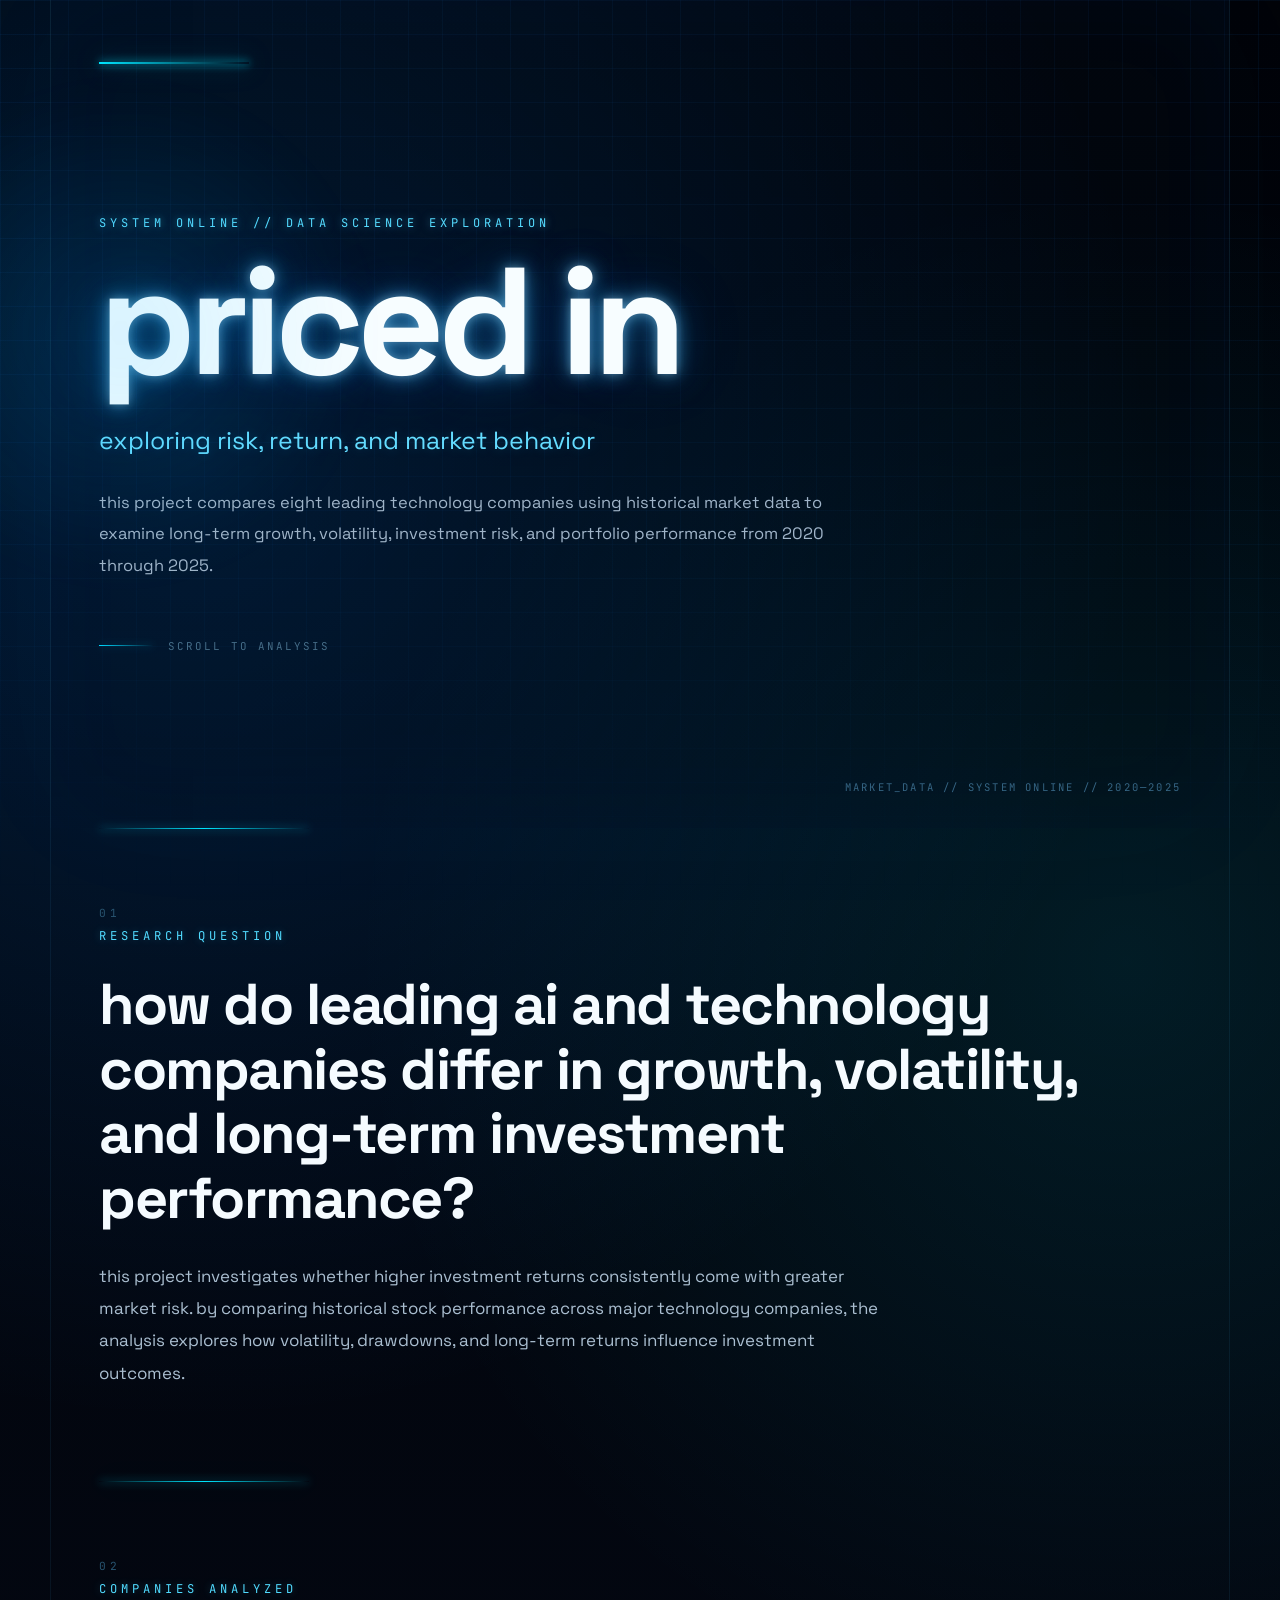
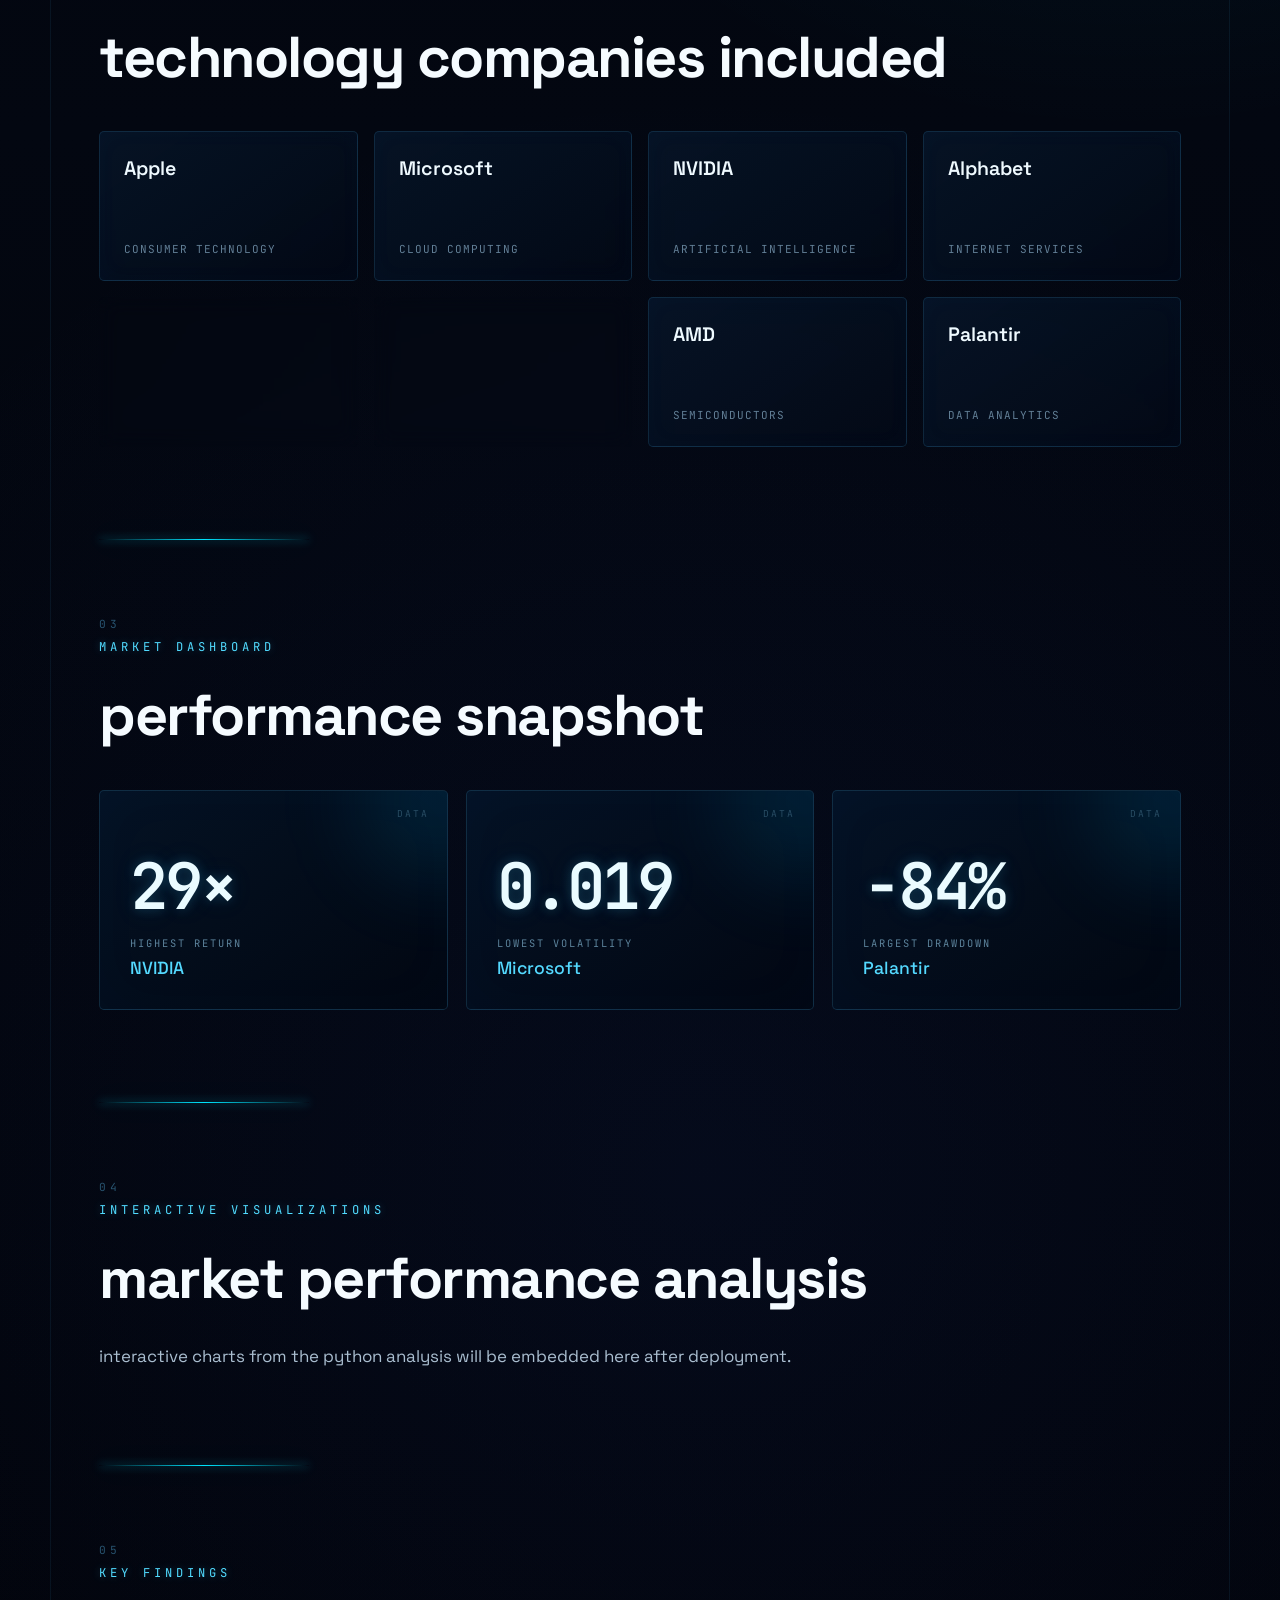
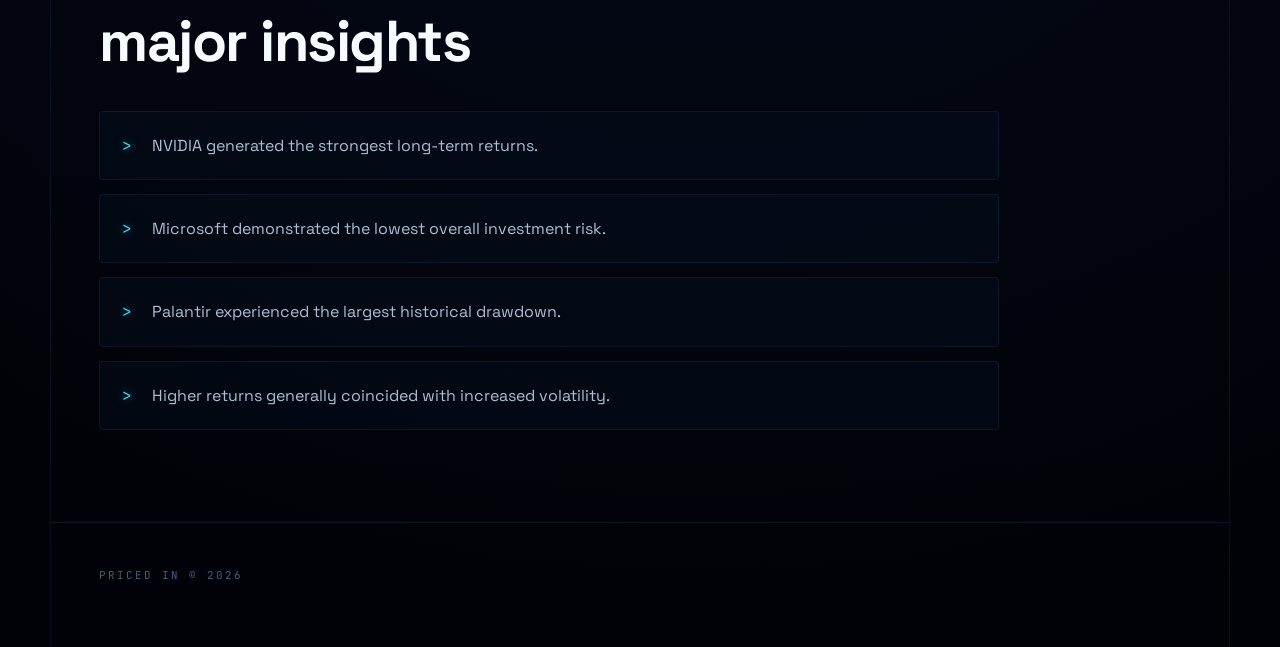
==== docs/index.html @ 85a0f04e "design cyberpunk dashboard homepage and performance metrics" ====
<!DOCTYPE html>
<html lang="en">

<head>

<meta charset="UTF-8">
<meta name="viewport" content="width=device-width, initial-scale=1.0">

<title>priced in</title>

<link rel="stylesheet" href="style.css">

<link rel="preconnect" href="https://fonts.googleapis.com">
<link rel="preconnect" href="https://fonts.gstatic.com" crossorigin>

<link href="https://fonts.googleapis.com/css2?family=JetBrains+Mono:wght@400;500;600&family=Space+Grotesk:wght@300;400;500;600;700&display=swap" rel="stylesheet">

</head>

<body>

<header class="hero">

<div class="hero-glow"></div>

<p class="eyebrow">
SYSTEM ONLINE // DATA SCIENCE EXPLORATION
</p>

<h1>
priced in
</h1>

<p class="subtitle">
exploring risk, return, and market behavior
</p>

<p class="intro">
this project compares eight leading technology companies using historical market data to examine long-term growth, volatility, investment risk, and portfolio performance from 2020 through 2025.
</p>

<div class="scroll-indicator">

<span></span>

SCROLL TO ANALYSIS

</div>

</header>



<main>

<section class="section">

<p class="section-number">
01
</p>

<p class="section-label">
research question
</p>

<h2>
how do leading ai and technology companies differ in growth, volatility, and long-term investment performance?
</h2>

<p>

this project investigates whether higher investment returns consistently come with greater market risk. by comparing historical stock performance across major technology companies, the analysis explores how volatility, drawdowns, and long-term returns influence investment outcomes.

</p>

</section>



<section class="section">

<p class="section-number">
02
</p>

<p class="section-label">
companies analyzed
</p>

<h2>
technology companies included
</h2>

<div class="company-grid">

<div class="company-card">
<h3>Apple</h3>
<p>Consumer Technology</p>
</div>

<div class="company-card">
<h3>Microsoft</h3>
<p>Cloud Computing</p>
</div>

<div class="company-card">
<h3>NVIDIA</h3>
<p>Artificial Intelligence</p>
</div>

<div class="company-card">
<h3>Alphabet</h3>
<p>Internet Services</p>
</div>

<div class="company-card">
<h3>Meta</h3>
<p>Social Platforms</p>
</div>

<div class="company-card">
<h3>Tesla</h3>
<p>Electric Vehicles</p>
</div>

<div class="company-card">
<h3>AMD</h3>
<p>Semiconductors</p>
</div>

<div class="company-card">
<h3>Palantir</h3>
<p>Data Analytics</p>
</div>

</div>

</section>



<section class="section">

<p class="section-number">
03
</p>

<p class="section-label">
market dashboard
</p>

<h2>
performance snapshot
</h2>

<div class="metrics">

<div class="metric">

<div class="metric-value">
29×
</div>

<div class="metric-title">
highest return
</div>

<div class="metric-company">
NVIDIA
</div>

</div>

<div class="metric">

<div class="metric-value">
0.019
</div>

<div class="metric-title">
lowest volatility
</div>

<div class="metric-company">
Microsoft
</div>

</div>

<div class="metric">

<div class="metric-value">
−84%
</div>

<div class="metric-title">
largest drawdown
</div>

<div class="metric-company">
Palantir
</div>

</div>

</div>

</section>



<section class="section">

<p class="section-number">
04
</p>

<p class="section-label">
interactive visualizations
</p>

<h2>
market performance analysis
</h2>

<p>

interactive charts from the python analysis will be embedded here after deployment.

</p>

</section>



<section class="section">

<p class="section-number">
05
</p>

<p class="section-label">
key findings
</p>

<h2>
major insights
</h2>

<ul class="findings">

<li>NVIDIA generated the strongest long-term returns.</li>

<li>Microsoft demonstrated the lowest overall investment risk.</li>

<li>Palantir experienced the largest historical drawdown.</li>

<li>Higher returns generally coincided with increased volatility.</li>

</ul>

</section>



<footer>

<p>

priced in © 2026

</p>

</footer>

</main>

</body>

</html>
---- docs/style.css ----
/* =========================================================
   PRICED IN
   cyberpunk financial terminal theme
   ========================================================= */


/* ---------- RESET ---------- */

* {
    margin: 0;
    padding: 0;
    box-sizing: border-box;
}

html {
    scroll-behavior: smooth;
}

body {
    min-height: 100vh;
    overflow-x: hidden;

    font-family: "Space Grotesk", Arial, Helvetica, sans-serif;

    color: #eaf7ff;

    background:
        radial-gradient(
            circle at 15% 12%,
            rgba(0, 132, 255, 0.20),
            transparent 27%
        ),
        radial-gradient(
            circle at 88% 25%,
            rgba(0, 229, 255, 0.10),
            transparent 25%
        ),
        radial-gradient(
            circle at 55% 72%,
            rgba(36, 73, 180, 0.09),
            transparent 38%
        ),
        linear-gradient(
            180deg,
            #010308 0%,
            #030711 45%,
            #010207 100%
        );

    position: relative;
}


/* =========================================================
   GLOBAL CYBER GRID
   ========================================================= */

body::before {
    content: "";

    position: fixed;
    inset: 0;

    pointer-events: none;
    z-index: 0;

    background-image:
        linear-gradient(
            rgba(35, 145, 255, 0.065) 1px,
            transparent 1px
        ),
        linear-gradient(
            90deg,
            rgba(35, 145, 255, 0.065) 1px,
            transparent 1px
        );

    background-size: 34px 34px;

    mask-image:
        linear-gradient(
            to bottom,
            black,
            rgba(0, 0, 0, 0.65) 65%,
            transparent
        );
}


/* =========================================================
   ANIMATED SCAN LINE
   ========================================================= */

body::after {
    content: "";

    position: fixed;

    left: 0;
    top: -10%;

    width: 100%;
    height: 90px;

    pointer-events: none;

    z-index: 999;

    background:
        linear-gradient(
            to bottom,
            transparent,
            rgba(0, 217, 255, 0.025),
            rgba(0, 217, 255, 0.08),
            transparent
        );

    animation: scanPage 9s linear infinite;
}

@keyframes scanPage {

    0% {
        transform: translateY(-150px);
    }

    100% {
        transform: translateY(calc(100vh + 250px));
    }
}


/* =========================================================
   HERO
   ========================================================= */

.hero {
    min-height: 92vh;

    width: min(1180px, calc(100% - 40px));

    margin: 0 auto;

    padding: 110px 48px 70px;

    display: flex;
    flex-direction: column;
    justify-content: center;

    position: relative;
    z-index: 1;

    border-left: 1px solid rgba(79, 190, 255, 0.10);
    border-right: 1px solid rgba(79, 190, 255, 0.10);

    background:
        linear-gradient(
            180deg,
            rgba(4, 14, 29, 0.28),
            rgba(2, 7, 18, 0.12)
        );

    box-shadow:
        inset 0 0 100px rgba(0, 110, 255, 0.035),
        0 0 140px rgba(0, 132, 255, 0.025);
}


/* glowing hero atmosphere */

.hero-glow {
    position: absolute;

    width: 500px;
    height: 500px;

    left: -180px;
    top: 10%;

    border-radius: 50%;

    pointer-events: none;

    background:
        radial-gradient(
            circle,
            rgba(0, 174, 255, 0.13),
            transparent 70%
        );

    filter: blur(20px);

    animation: heroPulse 6s ease-in-out infinite;
}

@keyframes heroPulse {

    0%,
    100% {
        opacity: 0.45;
        transform: scale(1);
    }

    50% {
        opacity: 0.8;
        transform: scale(1.08);
    }
}


/* top neon line */

.hero::before {
    content: "";

    position: absolute;

    top: 62px;
    left: 48px;

    width: 150px;
    height: 2px;

    background:
        linear-gradient(
            90deg,
            #00e5ff,
            rgba(0, 229, 255, 0)
        );

    box-shadow:
        0 0 8px #00e5ff,
        0 0 24px rgba(0, 229, 255, 0.50);

    animation: heroLine 3s ease-in-out infinite;
}

@keyframes heroLine {

    0%,
    100% {
        width: 110px;
        opacity: 0.6;
    }

    50% {
        width: 180px;
        opacity: 1;
    }
}


/* system status */

.hero::after {
    content: "MARKET_DATA // SYSTEM ONLINE // 2020—2025";

    position: absolute;

    right: 48px;
    bottom: 34px;

    font-family: "JetBrains Mono", monospace;

    font-size: 0.66rem;

    letter-spacing: 2.2px;

    color: #356584;
}


/* eyebrow */

.eyebrow {
    margin-bottom: 24px;

    font-family: "JetBrains Mono", monospace;

    font-size: 0.75rem;

    letter-spacing: 4px;

    text-transform: uppercase;

    color: #56dcff;

    text-shadow:
        0 0 8px rgba(86, 220, 255, 0.55),
        0 0 20px rgba(0, 196, 255, 0.15);
}


/* main title */

.hero h1 {
    max-width: 100%;

    margin-bottom: 34px;

    font-size: clamp(5rem, 12vw, 9.5rem);

    line-height: 0.88;

    letter-spacing: -7px;

    color: #f7fdff;

    text-shadow:
        0 0 8px rgba(255, 255, 255, 0.22),
        0 0 18px rgba(65, 190, 255, 0.60),
        0 0 42px rgba(28, 152, 255, 0.30),
        0 0 90px rgba(0, 128, 255, 0.12);
}


/* hero subtitle */

.subtitle {
    max-width: 780px;

    margin-bottom: 28px;

    font-size: clamp(1.2rem, 2.4vw, 1.55rem);

    line-height: 1.45;

    color: #64dcff;

    text-shadow:
        0 0 12px rgba(46, 200, 255, 0.22);
}


/* hero description */

.intro {
    max-width: 760px;

    font-size: 1.03rem;

    line-height: 1.9;

    color: #9fb4c8;
}


/* scroll indicator */

.scroll-indicator {
    margin-top: 58px;

    display: flex;
    align-items: center;
    gap: 14px;

    font-family: "JetBrains Mono", monospace;

    font-size: 0.68rem;

    letter-spacing: 2px;

    color: #456d88;
}

.scroll-indicator span {
    width: 55px;
    height: 1px;

    display: block;

    background:
        linear-gradient(
            90deg,
            #00d9ff,
            transparent
        );

    box-shadow:
        0 0 8px rgba(0, 217, 255, 0.45);

    animation: scrollPulse 2s ease-in-out infinite;
}

@keyframes scrollPulse {

    0%,
    100% {
        width: 38px;
        opacity: 0.5;
    }

    50% {
        width: 65px;
        opacity: 1;
    }
}


/* =========================================================
   MAIN SECTIONS
   ========================================================= */

main {
    position: relative;
    z-index: 1;
}

.section {
    width: min(1180px, calc(100% - 40px));

    margin: 0 auto;

    padding: 78px 48px 92px;

    position: relative;

    border-left: 1px solid rgba(79, 190, 255, 0.08);
    border-right: 1px solid rgba(79, 190, 255, 0.08);
}


/* neon divider */

.section::before {
    content: "";

    position: absolute;

    top: 0;
    left: 48px;

    width: 210px;
    height: 1px;

    background:
        linear-gradient(
            90deg,
            transparent,
            #00e5ff,
            transparent
        );

    box-shadow:
        0 0 8px rgba(0, 229, 255, 0.70),
        0 0 28px rgba(0, 229, 255, 0.28);

    animation: dividerPulse 4s ease-in-out infinite;
}

@keyframes dividerPulse {

    0%,
    100% {
        opacity: 0.35;
        transform: scaleX(0.75);
        transform-origin: left;
    }

    50% {
        opacity: 1;
        transform: scaleX(1);
    }
}


/* section number */

.section-number {
    margin-bottom: 8px;

    font-family: "JetBrains Mono", monospace;

    font-size: 0.7rem !important;

    letter-spacing: 4px;

    color: #285470 !important;
}


/* section label */

.section-label {
    margin-bottom: 28px;

    font-family: "JetBrains Mono", monospace;

    font-size: 0.76rem !important;

    text-transform: uppercase;

    letter-spacing: 4px;

    color: #51dbff !important;

    text-shadow:
        0 0 8px rgba(81, 219, 255, 0.30);
}


/* section heading */

.section h2 {
    max-width: 1000px;

    margin-bottom: 30px;

    font-size: clamp(2rem, 4.5vw, 3.6rem);

    line-height: 1.12;

    letter-spacing: -1.5px;

    color: #f5fbff;
}


/* regular section text */

.section > p:not(.section-number):not(.section-label) {
    max-width: 780px;

    font-size: 1.06rem;

    line-height: 1.9;

    color: #aabed0;
}


/* =========================================================
   COMPANY GRID
   ========================================================= */

.company-grid {
    margin-top: 42px;

    display: grid;

    grid-template-columns:
        repeat(4, minmax(0, 1fr));

    gap: 16px;
}


/* company cards */

.company-card {
    min-height: 150px;

    padding: 24px;

    display: flex;

    flex-direction: column;

    justify-content: space-between;

    position: relative;

    overflow: hidden;

    cursor: default;

    border:
        1px solid rgba(78, 190, 255, 0.16);

    border-radius: 5px;

    background:
        linear-gradient(
            145deg,
            rgba(8, 26, 48, 0.65),
            rgba(3, 9, 22, 0.74)
        );

    backdrop-filter: blur(10px);

    box-shadow:
        inset 0 0 24px rgba(0, 124, 255, 0.025);

    transition:
        transform 0.32s ease,
        border-color 0.32s ease,
        box-shadow 0.32s ease,
        background 0.32s ease;
}


/* animated line inside cards */

.company-card::before {
    content: "";

    position: absolute;

    left: 0;
    top: 0;

    width: 100%;
    height: 2px;

    background:
        linear-gradient(
            90deg,
            transparent,
            #00dcff,
            transparent
        );

    transform: translateX(-100%);

    transition: transform 0.6s ease;
}


/* corner glow */

.company-card::after {
    content: "";

    position: absolute;

    width: 90px;
    height: 90px;

    right: -50px;
    bottom: -50px;

    border-radius: 50%;

    background:
        rgba(0, 176, 255, 0.15);

    filter: blur(28px);

    opacity: 0;

    transition: opacity 0.35s ease;
}


.company-card:hover {
    transform: translateY(-7px);

    border-color:
        rgba(70, 215, 255, 0.50);

    background:
        linear-gradient(
            145deg,
            rgba(8, 35, 65, 0.85),
            rgba(2, 10, 24, 0.82)
        );

    box-shadow:
        0 14px 45px rgba(0, 130, 255, 0.08),
        inset 0 0 35px rgba(0, 174, 255, 0.045);
}

.company-card:hover::before {
    transform: translateX(100%);
}

.company-card:hover::after {
    opacity: 1;
}

.company-card h3 {
    font-size: 1.22rem;

    font-weight: 600;

    color: #effaff;

    transition:
        color 0.3s ease,
        text-shadow 0.3s ease;
}

.company-card:hover h3 {
    color: #66e1ff;

    text-shadow:
        0 0 12px rgba(77, 218, 255, 0.35);
}

.company-card p {
    font-family: "JetBrains Mono", monospace;

    font-size: 0.69rem;

    letter-spacing: 1px;

    text-transform: uppercase;

    color: #627f96;
}


/* =========================================================
   DASHBOARD METRICS
   ========================================================= */

.metrics {
    margin-top: 42px;

    display: grid;

    grid-template-columns:
        repeat(3, minmax(0, 1fr));

    gap: 18px;
}


/* individual metric */

.metric {
    min-height: 220px;

    padding: 30px;

    display: flex;

    flex-direction: column;

    justify-content: flex-end;

    position: relative;

    overflow: hidden;

    border:
        1px solid rgba(79, 195, 255, 0.18);

    border-radius: 5px;

    background:
        linear-gradient(
            145deg,
            rgba(5, 21, 40, 0.82),
            rgba(2, 7, 17, 0.84)
        );

    box-shadow:
        inset 0 0 60px rgba(0, 125, 255, 0.025);

    transition:
        transform 0.35s ease,
        border-color 0.35s ease,
        box-shadow 0.35s ease;
}


.metric::before {
    content: "";

    position: absolute;

    width: 160px;
    height: 160px;

    right: -70px;
    top: -70px;

    border-radius: 50%;

    background:
        rgba(0, 179, 255, 0.11);

    filter: blur(40px);

    transition:
        background 0.35s ease,
        transform 0.35s ease;
}


.metric::after {
    content: "DATA";

    position: absolute;

    right: 18px;
    top: 16px;

    font-family: "JetBrains Mono", monospace;

    font-size: 0.6rem;

    letter-spacing: 2px;

    color: #274c63;
}


.metric:hover {
    transform: translateY(-6px);

    border-color:
        rgba(82, 222, 255, 0.55);

    box-shadow:
        0 20px 55px rgba(0, 145, 255, 0.08),
        inset 0 0 80px rgba(0, 172, 255, 0.035);
}


.metric:hover::before {
    background:
        rgba(0, 208, 255, 0.18);

    transform: scale(1.15);
}


/* huge dashboard number */

.metric-value {
    margin-bottom: 18px;

    font-family: "JetBrains Mono", monospace;

    font-size: clamp(2.8rem, 5vw, 4.3rem);

    font-weight: 600;

    line-height: 1;

    letter-spacing: -3px;

    color: #eafbff;

    text-shadow:
        0 0 12px rgba(76, 211, 255, 0.22),
        0 0 30px rgba(0, 158, 255, 0.10);
}


/* metric description */

.metric-title {
    margin-bottom: 7px;

    font-family: "JetBrains Mono", monospace;

    font-size: 0.65rem;

    text-transform: uppercase;

    letter-spacing: 2px;

    color: #5c839c;
}

.metric-company {
    font-size: 1.1rem;

    font-weight: 500;

    color: #54d9ff;
}


/* =========================================================
   KEY FINDINGS
   ========================================================= */

.findings {
    max-width: 900px;

    margin-top: 38px;

    list-style: none;

    display: grid;

    gap: 14px;
}

.findings li {
    padding: 20px 22px 20px 52px;

    position: relative;

    line-height: 1.7;

    color: #adc0d1;

    border:
        1px solid rgba(72, 170, 230, 0.10);

    border-radius: 4px;

    background:
        rgba(5, 16, 31, 0.45);

    transition:
        transform 0.25s ease,
        border-color 0.25s ease,
        background 0.25s ease;
}

.findings li::before {
    content: ">";

    position: absolute;

    left: 22px;
    top: 20px;

    font-family: "JetBrains Mono", monospace;

    color: #43d8ff;

    text-shadow:
        0 0 8px rgba(67, 216, 255, 0.50);
}

.findings li:hover {
    transform: translateX(6px);

    border-color:
        rgba(80, 217, 255, 0.28);

    background:
        rgba(5, 27, 48, 0.62);
}


/* =========================================================
   FOOTER
   ========================================================= */

footer {
    width: min(1180px, calc(100% - 40px));

    margin: 0 auto;

    padding: 45px 48px 65px;

    border-left:
        1px solid rgba(79, 190, 255, 0.08);

    border-right:
        1px solid rgba(79, 190, 255, 0.08);

    border-top:
        1px solid rgba(79, 190, 255, 0.12);

    font-family:
        "JetBrains Mono", monospace;

    font-size: 0.68rem;

    letter-spacing: 2px;

    text-transform: uppercase;

    color: #42637a;
}


/* =========================================================
   SELECTION + SCROLLBAR
   ========================================================= */

::selection {
    background: #00d9ff;
    color: #02050a;
}

::-webkit-scrollbar {
    width: 8px;
}

::-webkit-scrollbar-track {
    background: #010308;
}

::-webkit-scrollbar-thumb {
    background:
        linear-gradient(
            180deg,
            #0b83b8,
            #10344d
        );

    border-radius: 20px;
}

::-webkit-scrollbar-thumb:hover {
    background: #19b8ee;
}


/* =========================================================
   REDUCED MOTION
   ========================================================= */

@media (prefers-reduced-motion: reduce) {

    *,
    *::before,
    *::after {
        animation-duration: 0.001ms !important;
        animation-iteration-count: 1 !important;
        scroll-behavior: auto !important;
    }
}


/* =========================================================
   TABLET
   ========================================================= */

@media (max-width: 900px) {

    .company-grid {
        grid-template-columns:
            repeat(2, minmax(0, 1fr));
    }

    .metrics {
        grid-template-columns: 1fr;
    }

    .metric {
        min-height: 185px;
    }
}


/* =========================================================
   MOBILE
   ========================================================= */

@media (max-width: 700px) {

    .hero,
    .section,
    footer {
        width: 100%;

        border-left: none;
        border-right: none;
    }

    .hero {
        min-height: 92vh;

        padding:
            95px
            24px
            70px;
    }

    .hero::before {
        left: 24px;
        top: 54px;

        width: 100px;
    }

    .hero::after {
        left: 24px;
        right: auto;

        bottom: 24px;

        font-size: 0.55rem;

        letter-spacing: 1.2px;
    }

    .eyebrow {
        font-size: 0.64rem;

        letter-spacing: 2.4px;
    }

    .hero h1 {
        font-size:
            clamp(4rem, 22vw, 6rem);

        letter-spacing: -4px;
    }

    .subtitle {
        font-size: 1.15rem;
    }

    .intro {
        font-size: 0.96rem;

        line-height: 1.75;
    }

    .scroll-indicator {
        margin-top: 40px;
    }

    .section {
        padding:
            62px
            24px
            72px;
    }

    .section::before {
        left: 24px;

        width: 130px;
    }

    .section h2 {
        font-size:
            clamp(1.9rem, 9vw, 2.7rem);

        letter-spacing: -1px;
    }

    .section > p:not(.section-number):not(.section-label) {
        font-size: 0.98rem;

        line-height: 1.75;
    }

    .company-grid {
        grid-template-columns: 1fr;
    }

    .company-card {
        min-height: 130px;
    }

    .metric {
        min-height: 175px;
    }

    .metric-value {
        font-size: 3rem;
    }

    footer {
        padding:
            35px
            24px
            50px;
    }
}
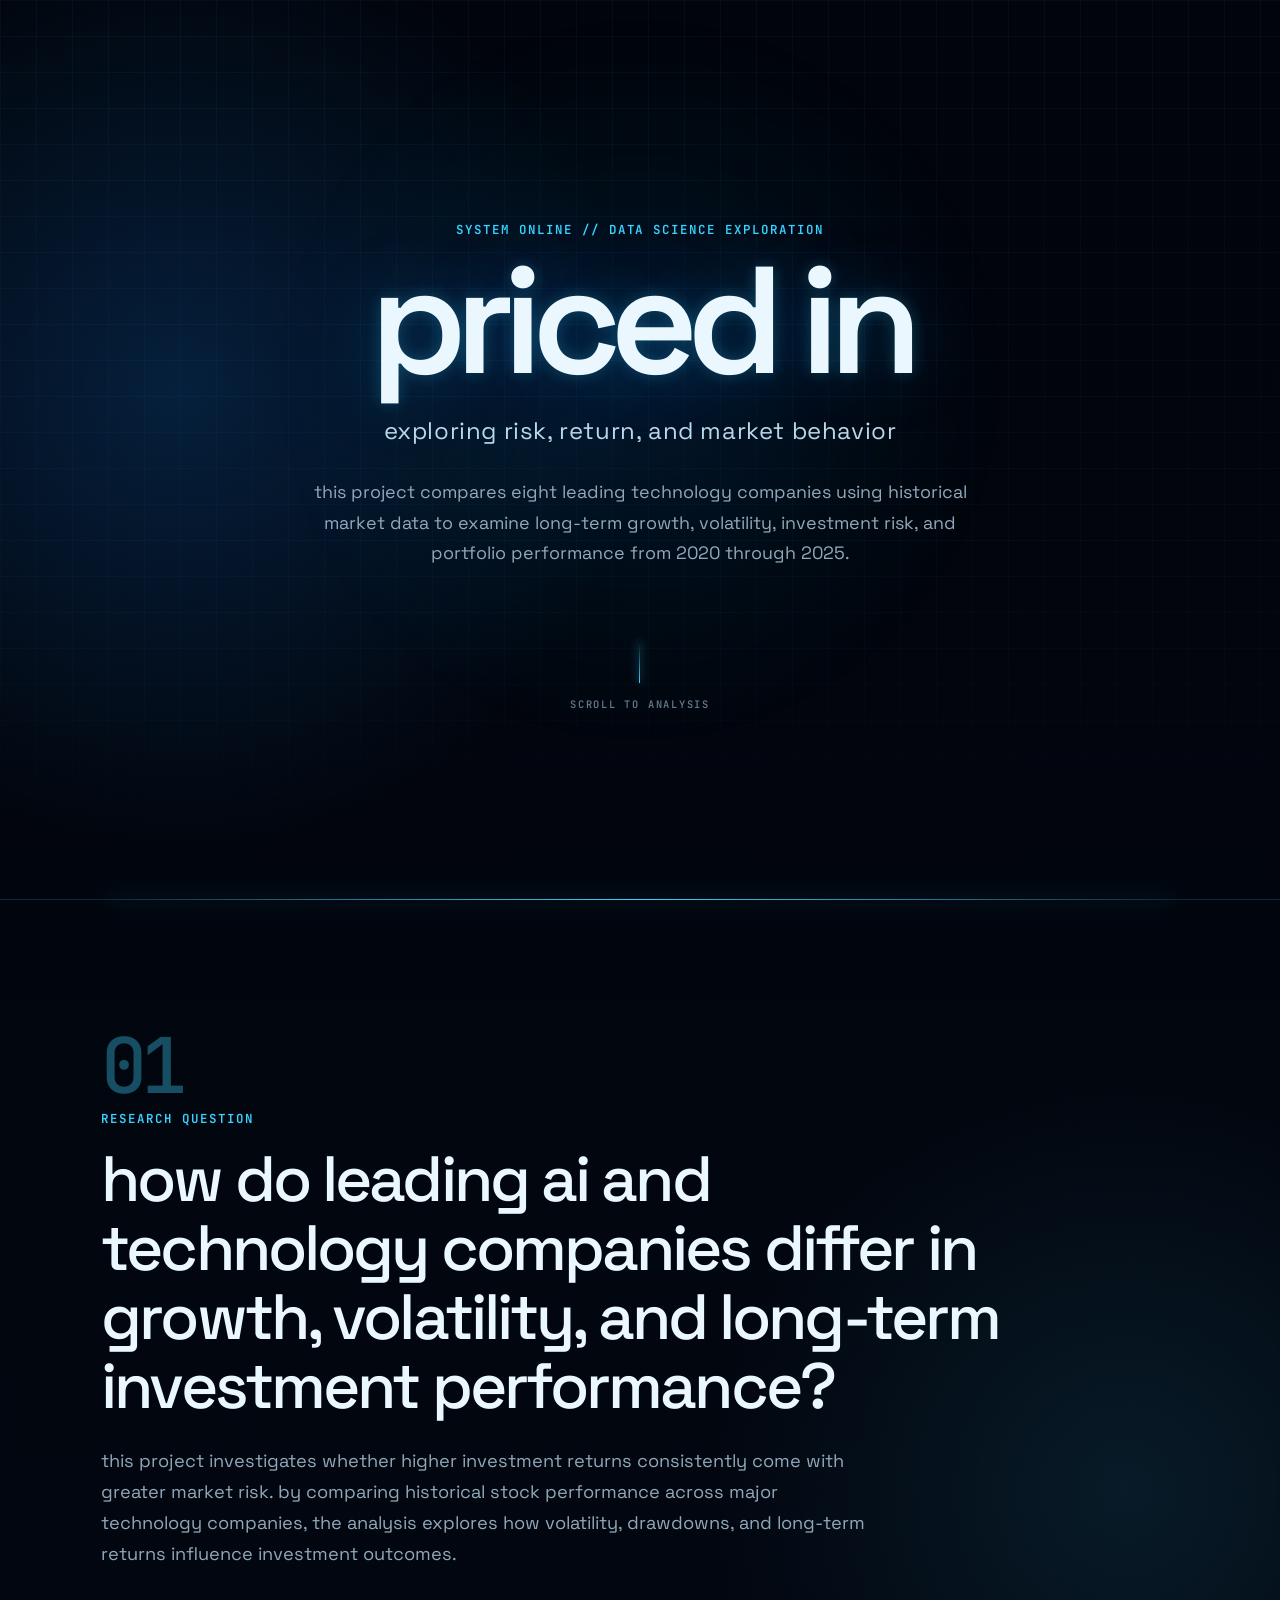
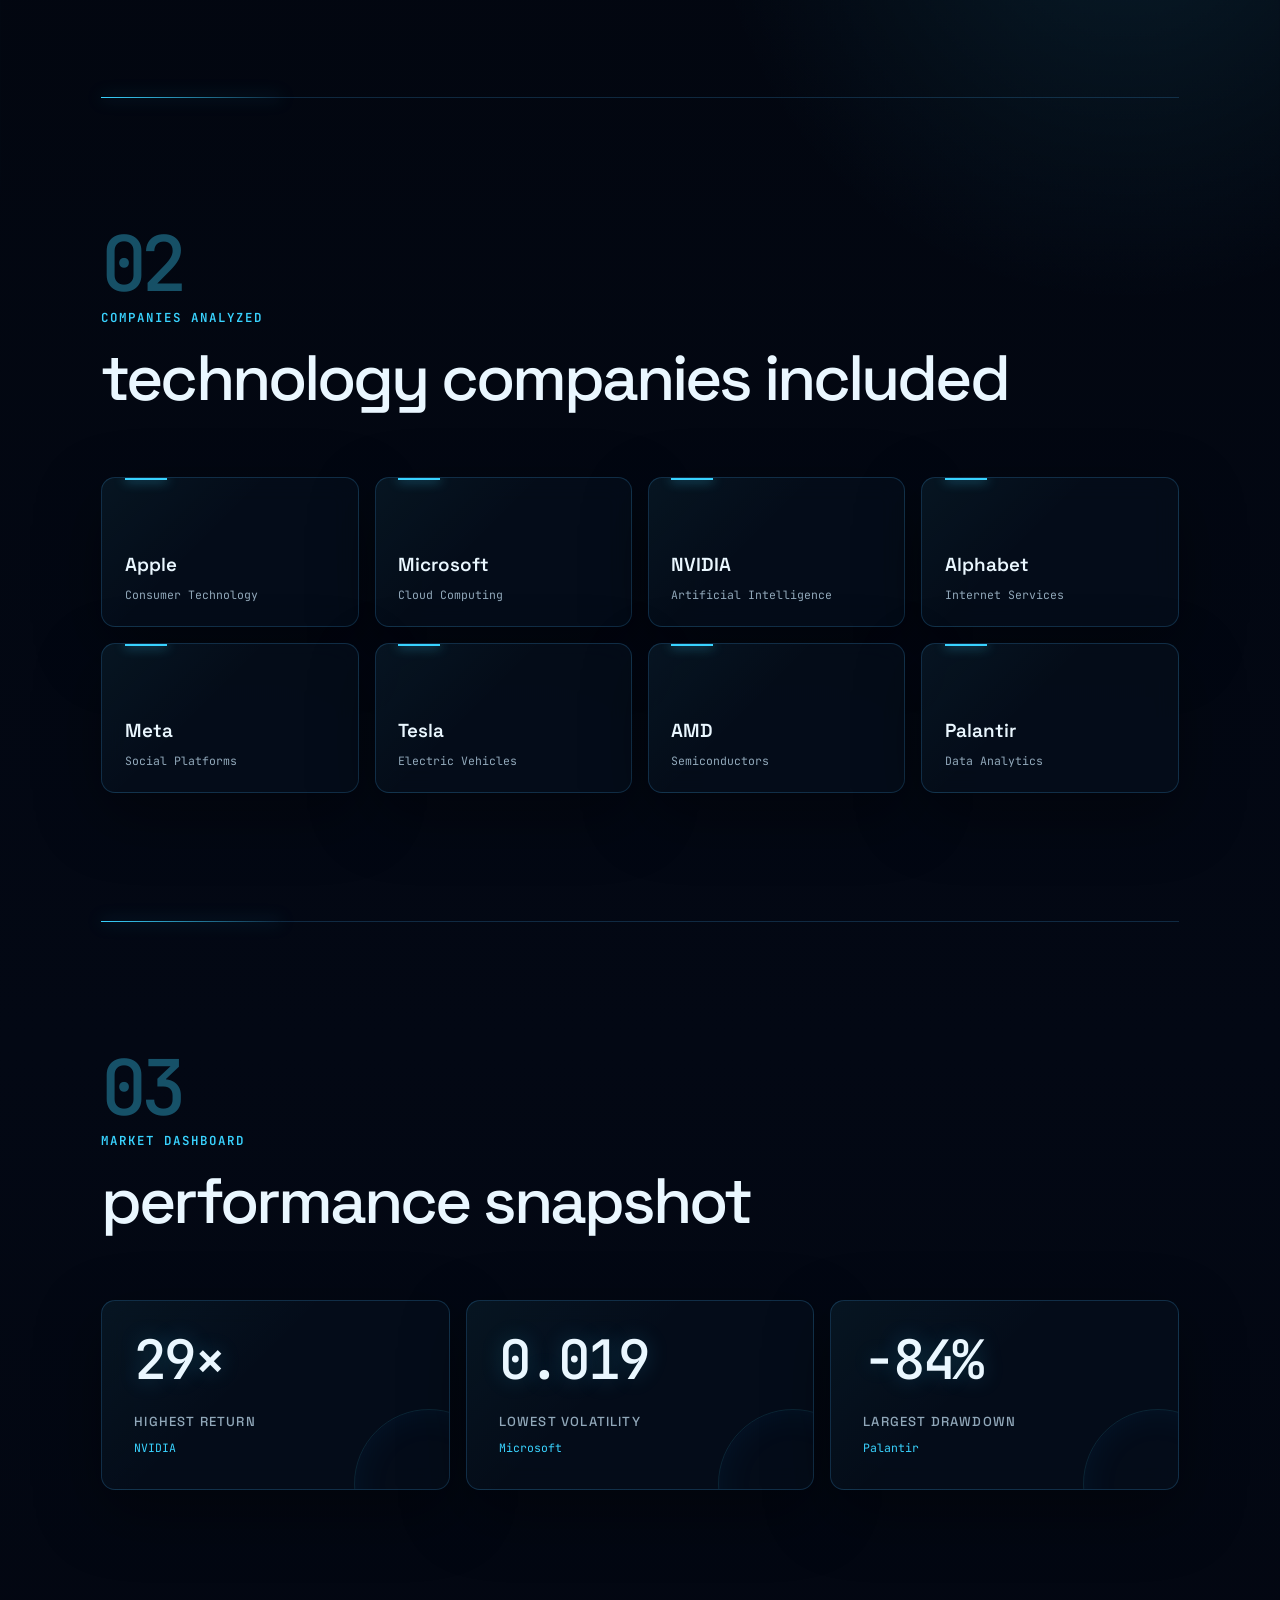
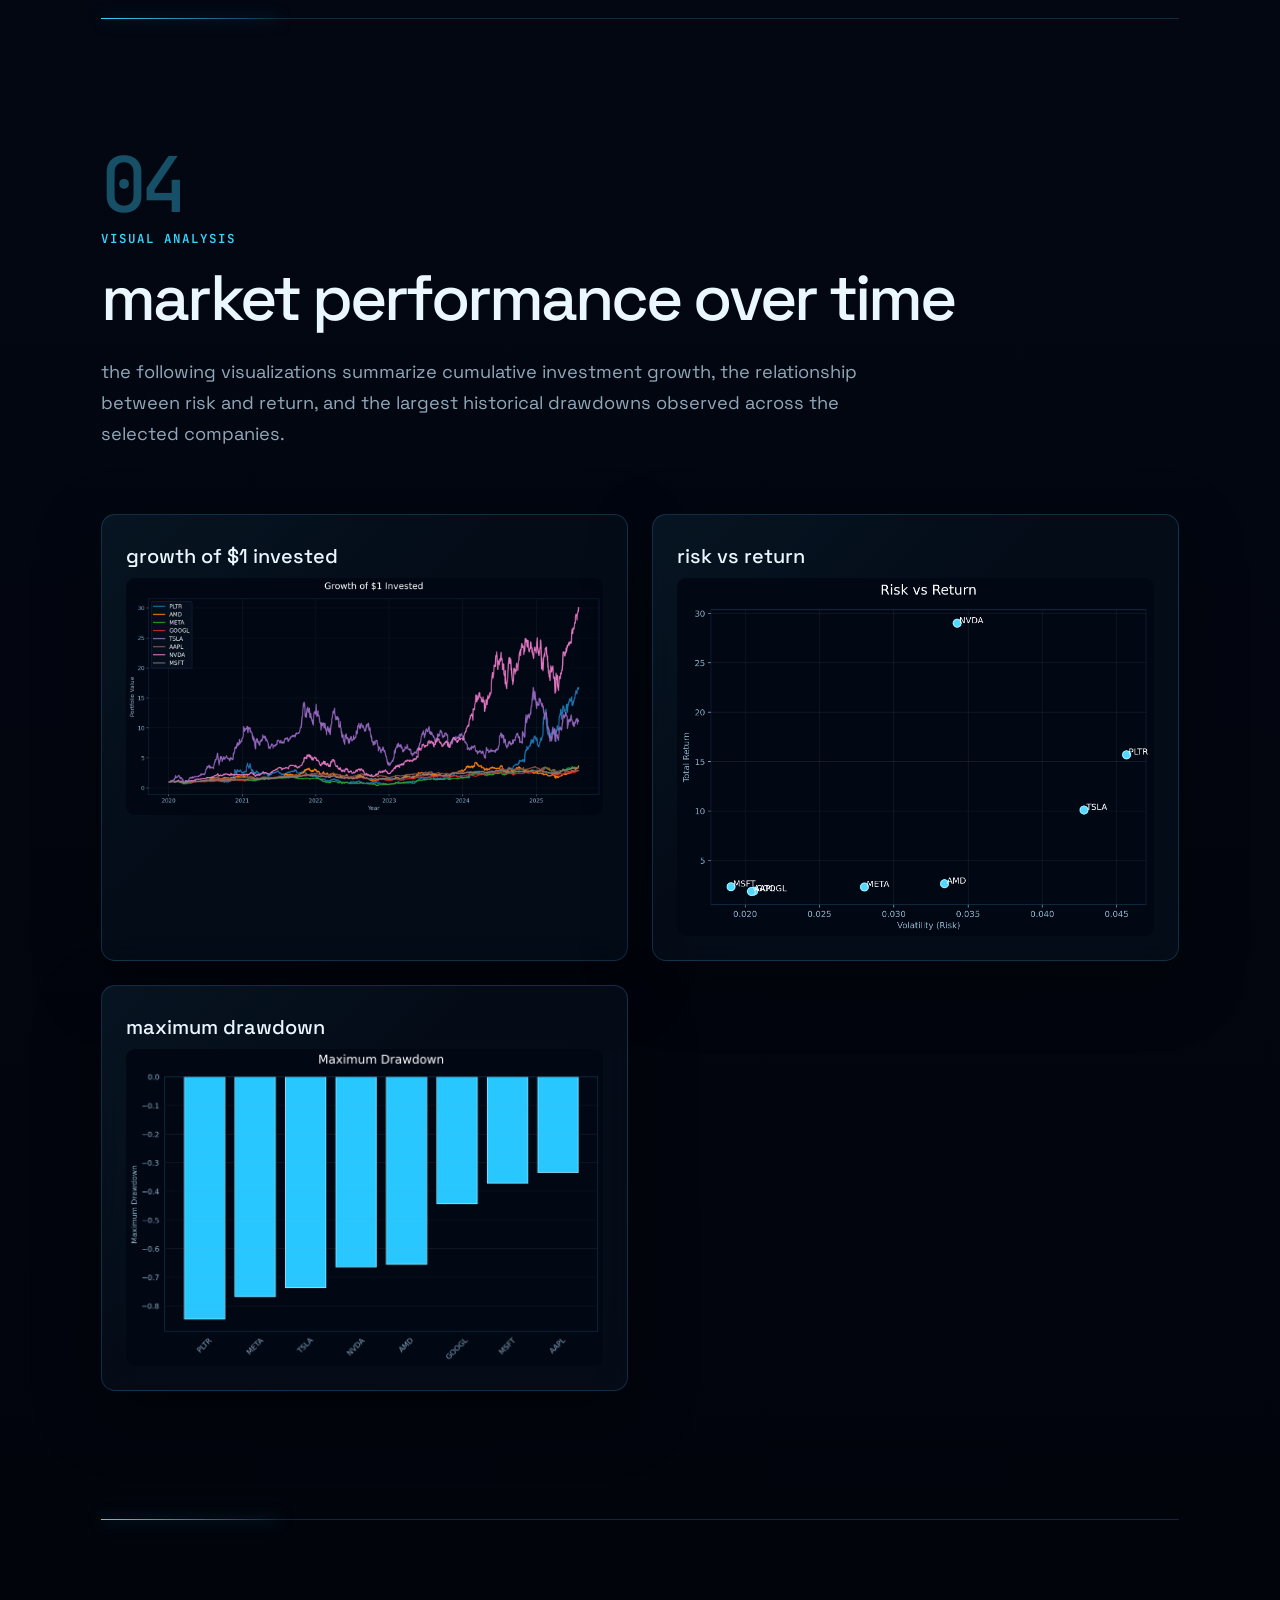
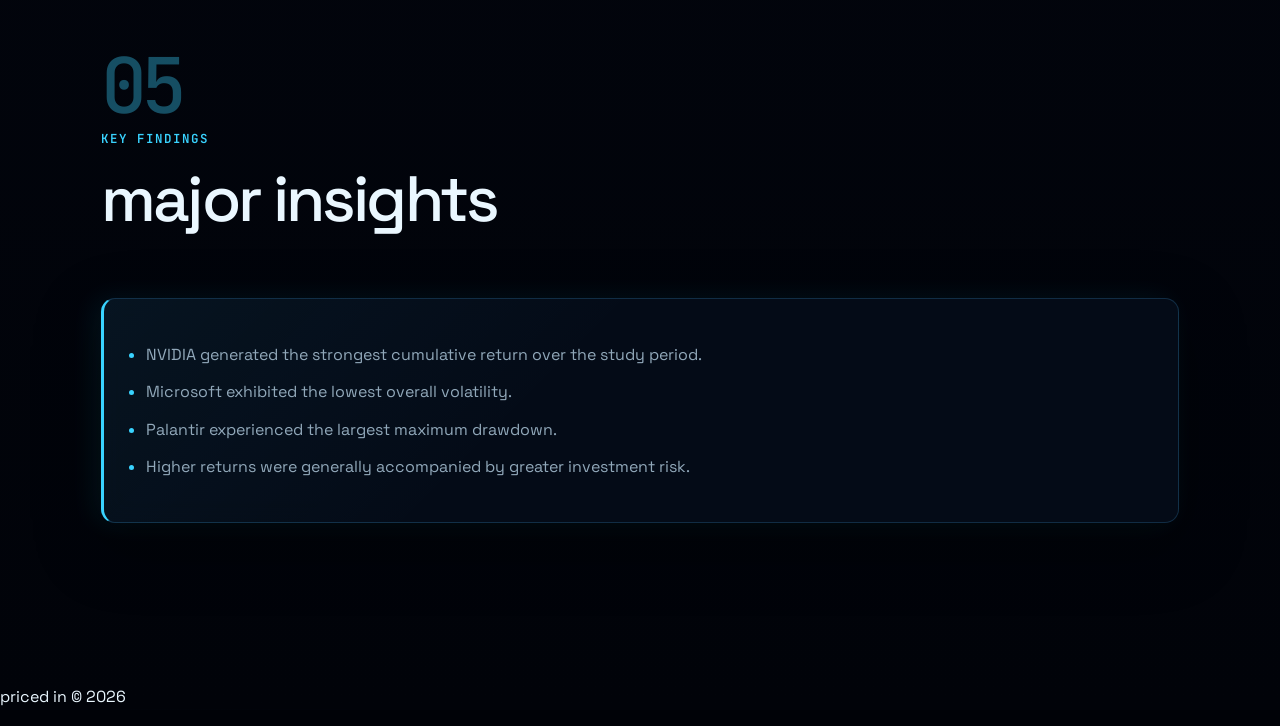
==== commit f8171b6c: "redesign website with cyberpunk dashboard interface" ====
--- a/docs/index.html
+++ b/docs/index.html
@@ -27,9 +27,7 @@
 SYSTEM ONLINE // DATA SCIENCE EXPLORATION
 </p>
 
-<h1>
-priced in
-</h1>
+<h1>priced in</h1>
 
 <p class="subtitle">
 exploring risk, return, and market behavior
@@ -40,24 +38,21 @@
 </p>
 
 <div class="scroll-indicator">
-
 <span></span>
-
 SCROLL TO ANALYSIS
-
 </div>
 
 </header>
 
-
-
 <main>
 
-<section class="section">
-
-<p class="section-number">
-01
-</p>
+<!-- ====================== -->
+<!-- 01 -->
+<!-- ====================== -->
+
+<section class="section">
+
+<p class="section-number">01</p>
 
 <p class="section-label">
 research question
@@ -68,20 +63,18 @@
 </h2>
 
 <p>
-
 this project investigates whether higher investment returns consistently come with greater market risk. by comparing historical stock performance across major technology companies, the analysis explores how volatility, drawdowns, and long-term returns influence investment outcomes.
-
-</p>
-
-</section>
-
-
-
-<section class="section">
-
-<p class="section-number">
-02
-</p>
+</p>
+
+</section>
+
+<!-- ====================== -->
+<!-- 02 -->
+<!-- ====================== -->
+
+<section class="section">
+
+<p class="section-number">02</p>
 
 <p class="section-label">
 companies analyzed
@@ -137,13 +130,13 @@
 
 </section>
 
-
-
-<section class="section">
-
-<p class="section-number">
-03
-</p>
+<!-- ====================== -->
+<!-- 03 -->
+<!-- ====================== -->
+
+<section class="section">
+
+<p class="section-number">03</p>
 
 <p class="section-label">
 market dashboard
@@ -156,88 +149,75 @@
 <div class="metrics">
 
 <div class="metric">
-
-<div class="metric-value">
-29×
-</div>
-
-<div class="metric-title">
-highest return
-</div>
-
-<div class="metric-company">
-NVIDIA
-</div>
-
+<div class="metric-value">29×</div>
+<div class="metric-title">highest return</div>
+<div class="metric-company">NVIDIA</div>
 </div>
 
 <div class="metric">
-
-<div class="metric-value">
-0.019
-</div>
-
-<div class="metric-title">
-lowest volatility
-</div>
-
-<div class="metric-company">
-Microsoft
-</div>
-
+<div class="metric-value">0.019</div>
+<div class="metric-title">lowest volatility</div>
+<div class="metric-company">Microsoft</div>
 </div>
 
 <div class="metric">
-
-<div class="metric-value">
-−84%
-</div>
-
-<div class="metric-title">
-largest drawdown
-</div>
-
-<div class="metric-company">
-Palantir
-</div>
-
-</div>
-
-</div>
-
-</section>
-
-
-
-<section class="section">
-
-<p class="section-number">
-04
-</p>
-
-<p class="section-label">
-interactive visualizations
-</p>
-
-<h2>
-market performance analysis
+<div class="metric-value">−84%</div>
+<div class="metric-title">largest drawdown</div>
+<div class="metric-company">Palantir</div>
+</div>
+
+</div>
+
+</section>
+
+<!-- ====================== -->
+<!-- 04 -->
+<!-- ====================== -->
+
+<section class="section">
+
+<p class="section-number">04</p>
+
+<p class="section-label">
+visual analysis
+</p>
+
+<h2>
+market performance over time
 </h2>
 
 <p>
-
-interactive charts from the python analysis will be embedded here after deployment.
-
-</p>
-
-</section>
-
-
-
-<section class="section">
-
-<p class="section-number">
-05
-</p>
+the following visualizations summarize cumulative investment growth, the relationship between risk and return, and the largest historical drawdowns observed across the selected companies.
+</p>
+
+<div class="chart-grid">
+
+<div class="chart-card">
+<h3>growth of $1 invested</h3>
+<img src="growth_of_1.png" alt="Growth of $1 Invested">
+</div>
+
+<div class="chart-card">
+<h3>risk vs return</h3>
+<img src="risk_vs_return.png" alt="Risk vs Return">
+</div>
+
+<div class="chart-card">
+<h3>maximum drawdown</h3>
+<img src="maximum_drawdown.png" alt="Maximum Drawdown">
+</div>
+
+</div>
+
+</section>
+
+<!-- ====================== -->
+<!-- 05 -->
+<!-- ====================== -->
+
+<section class="section">
+
+<p class="section-number">05</p>
 
 <p class="section-label">
 key findings
@@ -249,32 +229,28 @@
 
 <ul class="findings">
 
-<li>NVIDIA generated the strongest long-term returns.</li>
-
-<li>Microsoft demonstrated the lowest overall investment risk.</li>
-
-<li>Palantir experienced the largest historical drawdown.</li>
-
-<li>Higher returns generally coincided with increased volatility.</li>
+<li>NVIDIA generated the strongest cumulative return over the study period.</li>
+
+<li>Microsoft exhibited the lowest overall volatility.</li>
+
+<li>Palantir experienced the largest maximum drawdown.</li>
+
+<li>Higher returns were generally accompanied by greater investment risk.</li>
 
 </ul>
 
 </section>
 
-
+</main>
 
 <footer>
 
 <p>
-
 priced in © 2026
-
 </p>
 
 </footer>
 
-</main>
-
 </body>
 
 </html>
--- a/docs/style.css
+++ b/docs/style.css
@@ -1,1154 +1,597 @@
 /* =========================================================
-   PRICED IN
-   cyberpunk financial terminal theme
+   priced in — cyberpunk financial terminal
    ========================================================= */
 
-
-/* ---------- RESET ---------- */
-
-* {
-    margin: 0;
-    padding: 0;
+:root {
+    color-scheme: dark;
+    --bg: #01040a;
+    --bg-deep: #000207;
+    --panel: rgba(6, 15, 28, 0.78);
+    --panel-strong: rgba(8, 20, 38, 0.94);
+    --line: rgba(70, 181, 255, 0.2);
+    --line-bright: rgba(57, 211, 255, 0.58);
+    --cyan: #39d3ff;
+    --blue: #168bff;
+    --text: #eaf7ff;
+    --muted: #91a8ba;
+    --dim: #60778a;
+    --success: #56f2c4;
+    --shadow: 0 22px 65px rgba(0, 0, 0, 0.38);
+    --glow: 0 0 26px rgba(22, 139, 255, 0.2);
+    --radius: 14px;
+    --content: 1180px;
+    --gutter: clamp(1.25rem, 4vw, 3.5rem);
+    --mono: "JetBrains Mono", "SFMono-Regular", Consolas, monospace;
+    --sans: "Space Grotesk", Inter, system-ui, sans-serif;
+}
+
+*,
+*::before,
+*::after {
     box-sizing: border-box;
 }
 
 html {
     scroll-behavior: smooth;
+    background: var(--bg-deep);
 }
 
 body {
+    min-width: 320px;
     min-height: 100vh;
+    margin: 0;
     overflow-x: hidden;
-
-    font-family: "Space Grotesk", Arial, Helvetica, sans-serif;
-
-    color: #eaf7ff;
-
+    color: var(--text);
+    font-family: var(--sans);
+    font-size: 1rem;
+    line-height: 1.7;
     background:
-        radial-gradient(
-            circle at 15% 12%,
-            rgba(0, 132, 255, 0.20),
-            transparent 27%
-        ),
-        radial-gradient(
-            circle at 88% 25%,
-            rgba(0, 229, 255, 0.10),
-            transparent 25%
-        ),
-        radial-gradient(
-            circle at 55% 72%,
-            rgba(36, 73, 180, 0.09),
-            transparent 38%
-        ),
-        linear-gradient(
-            180deg,
-            #010308 0%,
-            #030711 45%,
-            #010207 100%
-        );
-
+        radial-gradient(circle at 14% 7%, rgba(22, 139, 255, 0.2), transparent 29rem),
+        radial-gradient(circle at 88% 27%, rgba(57, 211, 255, 0.1), transparent 26rem),
+        linear-gradient(180deg, #01040a 0%, #030814 48%, #010309 100%);
     position: relative;
 }
 
-
-/* =========================================================
-   GLOBAL CYBER GRID
-   ========================================================= */
-
+/* Fixed grid and scanning beam */
 body::before {
     content: "";
-
     position: fixed;
+    z-index: 0;
     inset: 0;
-
     pointer-events: none;
-    z-index: 0;
-
     background-image:
-        linear-gradient(
-            rgba(35, 145, 255, 0.065) 1px,
-            transparent 1px
-        ),
-        linear-gradient(
-            90deg,
-            rgba(35, 145, 255, 0.065) 1px,
-            transparent 1px
-        );
-
-    background-size: 34px 34px;
-
-    mask-image:
-        linear-gradient(
-            to bottom,
-            black,
-            rgba(0, 0, 0, 0.65) 65%,
-            transparent
-        );
-}
-
-
-/* =========================================================
-   ANIMATED SCAN LINE
-   ========================================================= */
+        linear-gradient(rgba(57, 154, 255, 0.055) 1px, transparent 1px),
+        linear-gradient(90deg, rgba(57, 154, 255, 0.055) 1px, transparent 1px);
+    background-size: 36px 36px;
+    -webkit-mask-image: linear-gradient(to bottom, #000 0%, rgba(0, 0, 0, 0.75) 68%, transparent 100%);
+    mask-image: linear-gradient(to bottom, #000 0%, rgba(0, 0, 0, 0.75) 68%, transparent 100%);
+}
 
 body::after {
     content: "";
-
     position: fixed;
-
+    z-index: 3;
+    top: -18vh;
     left: 0;
-    top: -10%;
-
     width: 100%;
-    height: 90px;
-
+    height: 18vh;
     pointer-events: none;
-
-    z-index: 999;
-
-    background:
-        linear-gradient(
-            to bottom,
-            transparent,
-            rgba(0, 217, 255, 0.025),
-            rgba(0, 217, 255, 0.08),
-            transparent
-        );
-
-    animation: scanPage 9s linear infinite;
-}
-
-@keyframes scanPage {
-
-    0% {
-        transform: translateY(-150px);
-    }
-
-    100% {
-        transform: translateY(calc(100vh + 250px));
-    }
-}
-
-
-/* =========================================================
-   HERO
-   ========================================================= */
-
+    opacity: 0.35;
+    background: linear-gradient(to bottom, transparent, rgba(57, 211, 255, 0.045), rgba(57, 211, 255, 0.16), transparent);
+    animation: scan-line 10s linear infinite;
+}
+
+header,
+main,
+footer {
+    position: relative;
+    z-index: 1;
+}
+
+img,
+svg,
+video,
+canvas,
+iframe,
+object {
+    max-width: 100%;
+}
+
+a {
+    color: var(--cyan);
+    text-decoration-color: rgba(57, 211, 255, 0.45);
+    text-underline-offset: 0.22em;
+}
+
+a:hover {
+    color: #a9efff;
+}
+
+a:focus-visible {
+    outline: 2px solid var(--cyan);
+    outline-offset: 4px;
+}
+
+::selection {
+    color: #001019;
+    background: var(--cyan);
+}
+
+/* Hero */
 .hero {
-    min-height: 92vh;
-
-    width: min(1180px, calc(100% - 40px));
-
-    margin: 0 auto;
-
-    padding: 110px 48px 70px;
-
+    min-height: min(900px, 100svh);
+    padding: clamp(7rem, 17vh, 11rem) var(--gutter) clamp(5rem, 13vh, 8rem);
+    display: grid;
+    place-content: center;
+    justify-items: center;
+    text-align: center;
+    isolation: isolate;
+    border-bottom: 1px solid var(--line);
+}
+
+.hero::after {
+    content: "";
+    position: absolute;
+    right: 8%;
+    bottom: -1px;
+    left: 8%;
+    height: 1px;
+    background: linear-gradient(90deg, transparent, var(--cyan), transparent);
+    box-shadow: 0 0 22px rgba(57, 211, 255, 0.7);
+}
+
+.hero-glow {
+    position: absolute;
+    z-index: -1;
+    width: min(72vw, 760px);
+    aspect-ratio: 1;
+    border-radius: 50%;
+    opacity: 0.75;
+    filter: blur(18px);
+    background: radial-gradient(circle, rgba(22, 139, 255, 0.19), rgba(0, 185, 255, 0.05) 42%, transparent 70%);
+    animation: glow-pulse 6s ease-in-out infinite;
+}
+
+.eyebrow,
+.section-label {
+    margin: 0;
+    color: var(--cyan);
+    font-family: var(--mono);
+    font-size: clamp(0.68rem, 1.5vw, 0.78rem);
+    font-weight: 600;
+    letter-spacing: 0.16em;
+    line-height: 1.5;
+    text-transform: uppercase;
+}
+
+.hero h1 {
+    margin: 0.75rem 0 0;
+    font-size: clamp(4rem, 13vw, 9.5rem);
+    font-weight: 600;
+    letter-spacing: -0.075em;
+    line-height: 0.9;
+    text-shadow: 0 0 16px rgba(57, 211, 255, 0.24), 0 0 70px rgba(22, 139, 255, 0.26);
+}
+
+.subtitle {
+    margin: 1.4rem 0 0;
+    color: #b9d8e8;
+    font-size: clamp(1.05rem, 2.4vw, 1.5rem);
+    font-weight: 400;
+    letter-spacing: 0.025em;
+}
+
+.intro {
+    width: min(100%, 690px);
+    margin: 1.6rem 0 0;
+    color: var(--muted);
+    font-size: clamp(0.98rem, 1.8vw, 1.12rem);
+}
+
+.scroll-indicator {
+    margin-top: clamp(3.5rem, 8vh, 6rem);
     display: flex;
     flex-direction: column;
-    justify-content: center;
-
+    align-items: center;
+    gap: 0.85rem;
+    color: var(--dim);
+    font-family: var(--mono);
+    font-size: 0.65rem;
+    font-weight: 600;
+    letter-spacing: 0.17em;
+}
+
+.scroll-indicator span {
+    width: 1px;
+    height: 42px;
+    display: block;
+    background: linear-gradient(to bottom, transparent, var(--cyan));
+    box-shadow: 0 0 8px var(--cyan);
+    animation: scroll-pulse 2s ease-in-out infinite;
+}
+
+/* Content sections */
+main {
+    width: min(100%, var(--content));
+    margin: 0 auto;
+    padding: 0 var(--gutter);
+}
+
+.section {
     position: relative;
-    z-index: 1;
-
-    border-left: 1px solid rgba(79, 190, 255, 0.10);
-    border-right: 1px solid rgba(79, 190, 255, 0.10);
-
+    padding: clamp(5rem, 10vw, 8.5rem) 0;
+}
+
+.section + .section {
+    border-top: 1px solid var(--line);
+}
+
+.section + .section::before {
+    content: "";
+    position: absolute;
+    top: -1px;
+    left: 0;
+    width: min(180px, 35%);
+    height: 1px;
+    background: linear-gradient(90deg, var(--cyan), transparent);
+    box-shadow: 0 0 15px rgba(57, 211, 255, 0.55);
+}
+
+.section-number {
+    margin: 0 0 0.35rem;
+    color: rgba(57, 211, 255, 0.36);
+    font-family: var(--mono);
+    font-size: clamp(2.2rem, 6vw, 4.8rem);
+    font-weight: 500;
+    letter-spacing: -0.08em;
+    line-height: 1;
+}
+
+.section h2 {
+    max-width: 940px;
+    margin: 1rem 0 1.5rem;
+    font-size: clamp(2rem, 5vw, 4rem);
+    font-weight: 500;
+    letter-spacing: -0.045em;
+    line-height: 1.08;
+}
+
+.section > p:not(.section-number, .section-label) {
+    max-width: 780px;
+    margin: 0;
+    color: var(--muted);
+    font-size: clamp(1rem, 1.8vw, 1.14rem);
+}
+
+/* Shared terminal panels */
+.company-card,
+.metric,
+.chart-card,
+.findings {
+    border: 1px solid var(--line);
+    border-radius: var(--radius);
     background:
-        linear-gradient(
-            180deg,
-            rgba(4, 14, 29, 0.28),
-            rgba(2, 7, 18, 0.12)
-        );
-
-    box-shadow:
-        inset 0 0 100px rgba(0, 110, 255, 0.035),
-        0 0 140px rgba(0, 132, 255, 0.025);
-}
-
-
-/* glowing hero atmosphere */
-
-.hero-glow {
+        linear-gradient(135deg, rgba(57, 211, 255, 0.045), transparent 42%),
+        var(--panel);
+    box-shadow: var(--shadow);
+    backdrop-filter: blur(12px);
+    -webkit-backdrop-filter: blur(12px);
+}
+
+/* Companies */
+.company-grid {
+    margin-top: clamp(2.4rem, 5vw, 4rem);
+    display: grid;
+    grid-template-columns: repeat(4, minmax(0, 1fr));
+    gap: 1rem;
+}
+
+.company-card {
+    min-height: 150px;
+    padding: 1.4rem;
+    display: flex;
+    flex-direction: column;
+    justify-content: flex-end;
+    position: relative;
+    overflow: hidden;
+    transition: transform 180ms ease, border-color 180ms ease, box-shadow 180ms ease;
+}
+
+.company-card::before {
+    content: "";
     position: absolute;
-
-    width: 500px;
-    height: 500px;
-
-    left: -180px;
-    top: 10%;
-
+    top: 0;
+    left: 1.4rem;
+    width: 42px;
+    height: 2px;
+    background: var(--cyan);
+    box-shadow: 0 0 12px var(--cyan);
+}
+
+.company-card:hover {
+    transform: translateY(-4px);
+    border-color: var(--line-bright);
+    box-shadow: var(--shadow), var(--glow);
+}
+
+.company-card h3 {
+    margin: 0;
+    font-size: 1.18rem;
+    font-weight: 600;
+}
+
+.company-card p {
+    margin: 0.3rem 0 0;
+    color: var(--muted);
+    font-family: var(--mono);
+    font-size: 0.72rem;
+    line-height: 1.5;
+}
+
+/* Dashboard metrics */
+.metrics {
+    margin-top: clamp(2.4rem, 5vw, 4rem);
+    display: grid;
+    grid-template-columns: repeat(3, minmax(0, 1fr));
+    gap: 1rem;
+}
+
+.metric {
+    min-height: 190px;
+    padding: clamp(1.4rem, 3vw, 2rem);
+    display: flex;
+    flex-direction: column;
+    justify-content: space-between;
+    position: relative;
+    overflow: hidden;
+}
+
+.metric::after {
+    content: "";
+    position: absolute;
+    right: -55px;
+    bottom: -70px;
+    width: 150px;
+    height: 150px;
+    border: 1px solid rgba(57, 211, 255, 0.12);
     border-radius: 50%;
-
-    pointer-events: none;
-
-    background:
-        radial-gradient(
-            circle,
-            rgba(0, 174, 255, 0.13),
-            transparent 70%
-        );
-
-    filter: blur(20px);
-
-    animation: heroPulse 6s ease-in-out infinite;
-}
-
-@keyframes heroPulse {
-
-    0%,
-    100% {
-        opacity: 0.45;
-        transform: scale(1);
-    }
-
-    50% {
-        opacity: 0.8;
-        transform: scale(1.08);
-    }
-}
-
-
-/* top neon line */
-
-.hero::before {
-    content: "";
-
-    position: absolute;
-
-    top: 62px;
-    left: 48px;
-
-    width: 150px;
-    height: 2px;
-
-    background:
-        linear-gradient(
-            90deg,
-            #00e5ff,
-            rgba(0, 229, 255, 0)
-        );
-
-    box-shadow:
-        0 0 8px #00e5ff,
-        0 0 24px rgba(0, 229, 255, 0.50);
-
-    animation: heroLine 3s ease-in-out infinite;
-}
-
-@keyframes heroLine {
-
-    0%,
-    100% {
-        width: 110px;
-        opacity: 0.6;
-    }
-
-    50% {
-        width: 180px;
-        opacity: 1;
-    }
-}
-
-
-/* system status */
-
-.hero::after {
-    content: "MARKET_DATA // SYSTEM ONLINE // 2020—2025";
-
-    position: absolute;
-
-    right: 48px;
-    bottom: 34px;
-
-    font-family: "JetBrains Mono", monospace;
-
-    font-size: 0.66rem;
-
-    letter-spacing: 2.2px;
-
-    color: #356584;
-}
-
-
-/* eyebrow */
-
-.eyebrow {
-    margin-bottom: 24px;
-
-    font-family: "JetBrains Mono", monospace;
-
-    font-size: 0.75rem;
-
-    letter-spacing: 4px;
-
+    box-shadow: 0 0 35px rgba(22, 139, 255, 0.08) inset;
+}
+
+.metric-value {
+    margin: 0;
+    color: var(--text);
+    font-family: var(--mono);
+    font-size: clamp(2rem, 5vw, 3.4rem);
+    font-weight: 500;
+    letter-spacing: -0.06em;
+    line-height: 1;
+    text-shadow: 0 0 22px rgba(57, 211, 255, 0.22);
+}
+
+.metric-title {
+    margin: auto 0 0;
+    padding-top: 1.5rem;
+    color: var(--muted);
+    font-size: 0.82rem;
+    font-weight: 500;
+    letter-spacing: 0.09em;
     text-transform: uppercase;
-
-    color: #56dcff;
-
-    text-shadow:
-        0 0 8px rgba(86, 220, 255, 0.55),
-        0 0 20px rgba(0, 196, 255, 0.15);
-}
-
-
-/* main title */
-
-.hero h1 {
-    max-width: 100%;
-
-    margin-bottom: 34px;
-
-    font-size: clamp(5rem, 12vw, 9.5rem);
-
-    line-height: 0.88;
-
-    letter-spacing: -7px;
-
-    color: #f7fdff;
-
-    text-shadow:
-        0 0 8px rgba(255, 255, 255, 0.22),
-        0 0 18px rgba(65, 190, 255, 0.60),
-        0 0 42px rgba(28, 152, 255, 0.30),
-        0 0 90px rgba(0, 128, 255, 0.12);
-}
-
-
-/* hero subtitle */
-
-.subtitle {
-    max-width: 780px;
-
-    margin-bottom: 28px;
-
-    font-size: clamp(1.2rem, 2.4vw, 1.55rem);
-
-    line-height: 1.45;
-
-    color: #64dcff;
-
-    text-shadow:
-        0 0 12px rgba(46, 200, 255, 0.22);
-}
-
-
-/* hero description */
-
-.intro {
-    max-width: 760px;
-
-    font-size: 1.03rem;
-
-    line-height: 1.9;
-
-    color: #9fb4c8;
-}
-
-
-/* scroll indicator */
-
-.scroll-indicator {
-    margin-top: 58px;
-
+}
+
+.metric-company {
+    margin: 0.25rem 0 0;
+    color: var(--cyan);
+    font-family: var(--mono);
+    font-size: 0.72rem;
+}
+
+/* Charts */
+.chart-grid {
+    margin-top: clamp(2.4rem, 5vw, 4rem);
+    display: grid;
+    grid-template-columns: repeat(2, minmax(0, 1fr));
+    gap: clamp(1rem, 2vw, 1.5rem);
+    align-items: stretch;
+}
+
+.chart-card {
+    min-width: 0;
+    padding: clamp(1rem, 2.5vw, 1.5rem);
+    overflow: hidden;
+}
+
+.chart-card h3 {
+    margin: 0 0 0.3rem;
+    font-size: clamp(1rem, 2vw, 1.25rem);
+    font-weight: 500;
+}
+
+.chart-card p {
+    margin: 0 0 1.2rem;
+    color: var(--muted);
+    font-size: 0.88rem;
+}
+
+.chart-card img,
+.chart-card svg,
+.chart-card canvas,
+.chart-card iframe,
+.chart-card object {
+    width: 100%;
+    height: auto;
+    display: block;
+    border: 0;
+    border-radius: calc(var(--radius) - 5px);
+    background: rgba(0, 4, 12, 0.55);
+}
+
+.chart-card iframe,
+.chart-card object {
+    min-height: 380px;
+}
+
+/* Findings */
+.findings {
+    margin-top: clamp(2.4rem, 5vw, 4rem);
+    padding: clamp(1.5rem, 4vw, 2.6rem);
+    border-left: 3px solid var(--cyan);
+    box-shadow: var(--shadow), -8px 0 28px rgba(57, 211, 255, 0.08);
+}
+
+.findings h3 {
+    margin: 0 0 1rem;
+    font-size: clamp(1.2rem, 2.5vw, 1.6rem);
+}
+
+.findings p,
+.findings li {
+    color: var(--muted);
+}
+
+.findings p:last-child,
+.findings ul:last-child,
+.findings ol:last-child {
+    margin-bottom: 0;
+}
+
+.findings li + li {
+    margin-top: 0.65rem;
+}
+
+.findings li::marker {
+    color: var(--cyan);
+}
+
+/* Footer */
+.footer {
+    width: min(100%, var(--content));
+    margin: 0 auto;
+    padding: 2rem var(--gutter) 3rem;
     display: flex;
     align-items: center;
-    gap: 14px;
-
-    font-family: "JetBrains Mono", monospace;
-
-    font-size: 0.68rem;
-
-    letter-spacing: 2px;
-
-    color: #456d88;
-}
-
-.scroll-indicator span {
-    width: 55px;
-    height: 1px;
-
-    display: block;
-
-    background:
-        linear-gradient(
-            90deg,
-            #00d9ff,
-            transparent
-        );
-
-    box-shadow:
-        0 0 8px rgba(0, 217, 255, 0.45);
-
-    animation: scrollPulse 2s ease-in-out infinite;
-}
-
-@keyframes scrollPulse {
-
-    0%,
-    100% {
-        width: 38px;
-        opacity: 0.5;
-    }
-
-    50% {
-        width: 65px;
-        opacity: 1;
-    }
-}
-
-
-/* =========================================================
-   MAIN SECTIONS
-   ========================================================= */
-
-main {
-    position: relative;
-    z-index: 1;
-}
-
-.section {
-    width: min(1180px, calc(100% - 40px));
-
-    margin: 0 auto;
-
-    padding: 78px 48px 92px;
-
-    position: relative;
-
-    border-left: 1px solid rgba(79, 190, 255, 0.08);
-    border-right: 1px solid rgba(79, 190, 255, 0.08);
-}
-
-
-/* neon divider */
-
-.section::before {
-    content: "";
-
-    position: absolute;
-
-    top: 0;
-    left: 48px;
-
-    width: 210px;
-    height: 1px;
-
-    background:
-        linear-gradient(
-            90deg,
-            transparent,
-            #00e5ff,
-            transparent
-        );
-
-    box-shadow:
-        0 0 8px rgba(0, 229, 255, 0.70),
-        0 0 28px rgba(0, 229, 255, 0.28);
-
-    animation: dividerPulse 4s ease-in-out infinite;
-}
-
-@keyframes dividerPulse {
-
-    0%,
-    100% {
-        opacity: 0.35;
-        transform: scaleX(0.75);
-        transform-origin: left;
-    }
-
-    50% {
-        opacity: 1;
-        transform: scaleX(1);
-    }
-}
-
-
-/* section number */
-
-.section-number {
-    margin-bottom: 8px;
-
-    font-family: "JetBrains Mono", monospace;
-
-    font-size: 0.7rem !important;
-
-    letter-spacing: 4px;
-
-    color: #285470 !important;
-}
-
-
-/* section label */
-
-.section-label {
-    margin-bottom: 28px;
-
-    font-family: "JetBrains Mono", monospace;
-
-    font-size: 0.76rem !important;
-
+    justify-content: space-between;
+    gap: 1rem 2rem;
+    border-top: 1px solid var(--line);
+    color: var(--dim);
+    font-family: var(--mono);
+    font-size: 0.7rem;
+    letter-spacing: 0.08em;
     text-transform: uppercase;
-
-    letter-spacing: 4px;
-
-    color: #51dbff !important;
-
-    text-shadow:
-        0 0 8px rgba(81, 219, 255, 0.30);
-}
-
-
-/* section heading */
-
-.section h2 {
-    max-width: 1000px;
-
-    margin-bottom: 30px;
-
-    font-size: clamp(2rem, 4.5vw, 3.6rem);
-
-    line-height: 1.12;
-
-    letter-spacing: -1.5px;
-
-    color: #f5fbff;
-}
-
-
-/* regular section text */
-
-.section > p:not(.section-number):not(.section-label) {
-    max-width: 780px;
-
-    font-size: 1.06rem;
-
-    line-height: 1.9;
-
-    color: #aabed0;
-}
-
-
-/* =========================================================
-   COMPANY GRID
-   ========================================================= */
-
-.company-grid {
-    margin-top: 42px;
-
-    display: grid;
-
-    grid-template-columns:
-        repeat(4, minmax(0, 1fr));
-
-    gap: 16px;
-}
-
-
-/* company cards */
-
-.company-card {
-    min-height: 150px;
-
-    padding: 24px;
-
-    display: flex;
-
-    flex-direction: column;
-
-    justify-content: space-between;
-
-    position: relative;
-
-    overflow: hidden;
-
-    cursor: default;
-
-    border:
-        1px solid rgba(78, 190, 255, 0.16);
-
-    border-radius: 5px;
-
-    background:
-        linear-gradient(
-            145deg,
-            rgba(8, 26, 48, 0.65),
-            rgba(3, 9, 22, 0.74)
-        );
-
-    backdrop-filter: blur(10px);
-
-    box-shadow:
-        inset 0 0 24px rgba(0, 124, 255, 0.025);
-
-    transition:
-        transform 0.32s ease,
-        border-color 0.32s ease,
-        box-shadow 0.32s ease,
-        background 0.32s ease;
-}
-
-
-/* animated line inside cards */
-
-.company-card::before {
-    content: "";
-
-    position: absolute;
-
-    left: 0;
-    top: 0;
-
-    width: 100%;
-    height: 2px;
-
-    background:
-        linear-gradient(
-            90deg,
-            transparent,
-            #00dcff,
-            transparent
-        );
-
-    transform: translateX(-100%);
-
-    transition: transform 0.6s ease;
-}
-
-
-/* corner glow */
-
-.company-card::after {
-    content: "";
-
-    position: absolute;
-
-    width: 90px;
-    height: 90px;
-
-    right: -50px;
-    bottom: -50px;
-
-    border-radius: 50%;
-
-    background:
-        rgba(0, 176, 255, 0.15);
-
-    filter: blur(28px);
-
-    opacity: 0;
-
-    transition: opacity 0.35s ease;
-}
-
-
-.company-card:hover {
-    transform: translateY(-7px);
-
-    border-color:
-        rgba(70, 215, 255, 0.50);
-
-    background:
-        linear-gradient(
-            145deg,
-            rgba(8, 35, 65, 0.85),
-            rgba(2, 10, 24, 0.82)
-        );
-
-    box-shadow:
-        0 14px 45px rgba(0, 130, 255, 0.08),
-        inset 0 0 35px rgba(0, 174, 255, 0.045);
-}
-
-.company-card:hover::before {
-    transform: translateX(100%);
-}
-
-.company-card:hover::after {
-    opacity: 1;
-}
-
-.company-card h3 {
-    font-size: 1.22rem;
-
-    font-weight: 600;
-
-    color: #effaff;
-
-    transition:
-        color 0.3s ease,
-        text-shadow 0.3s ease;
-}
-
-.company-card:hover h3 {
-    color: #66e1ff;
-
-    text-shadow:
-        0 0 12px rgba(77, 218, 255, 0.35);
-}
-
-.company-card p {
-    font-family: "JetBrains Mono", monospace;
-
-    font-size: 0.69rem;
-
-    letter-spacing: 1px;
-
-    text-transform: uppercase;
-
-    color: #627f96;
-}
-
-
-/* =========================================================
-   DASHBOARD METRICS
-   ========================================================= */
-
-.metrics {
-    margin-top: 42px;
-
-    display: grid;
-
-    grid-template-columns:
-        repeat(3, minmax(0, 1fr));
-
-    gap: 18px;
-}
-
-
-/* individual metric */
-
-.metric {
-    min-height: 220px;
-
-    padding: 30px;
-
-    display: flex;
-
-    flex-direction: column;
-
-    justify-content: flex-end;
-
-    position: relative;
-
-    overflow: hidden;
-
-    border:
-        1px solid rgba(79, 195, 255, 0.18);
-
-    border-radius: 5px;
-
-    background:
-        linear-gradient(
-            145deg,
-            rgba(5, 21, 40, 0.82),
-            rgba(2, 7, 17, 0.84)
-        );
-
-    box-shadow:
-        inset 0 0 60px rgba(0, 125, 255, 0.025);
-
-    transition:
-        transform 0.35s ease,
-        border-color 0.35s ease,
-        box-shadow 0.35s ease;
-}
-
-
-.metric::before {
-    content: "";
-
-    position: absolute;
-
-    width: 160px;
-    height: 160px;
-
-    right: -70px;
-    top: -70px;
-
-    border-radius: 50%;
-
-    background:
-        rgba(0, 179, 255, 0.11);
-
-    filter: blur(40px);
-
-    transition:
-        background 0.35s ease,
-        transform 0.35s ease;
-}
-
-
-.metric::after {
-    content: "DATA";
-
-    position: absolute;
-
-    right: 18px;
-    top: 16px;
-
-    font-family: "JetBrains Mono", monospace;
-
-    font-size: 0.6rem;
-
-    letter-spacing: 2px;
-
-    color: #274c63;
-}
-
-
-.metric:hover {
-    transform: translateY(-6px);
-
-    border-color:
-        rgba(82, 222, 255, 0.55);
-
-    box-shadow:
-        0 20px 55px rgba(0, 145, 255, 0.08),
-        inset 0 0 80px rgba(0, 172, 255, 0.035);
-}
-
-
-.metric:hover::before {
-    background:
-        rgba(0, 208, 255, 0.18);
-
-    transform: scale(1.15);
-}
-
-
-/* huge dashboard number */
-
-.metric-value {
-    margin-bottom: 18px;
-
-    font-family: "JetBrains Mono", monospace;
-
-    font-size: clamp(2.8rem, 5vw, 4.3rem);
-
-    font-weight: 600;
-
-    line-height: 1;
-
-    letter-spacing: -3px;
-
-    color: #eafbff;
-
-    text-shadow:
-        0 0 12px rgba(76, 211, 255, 0.22),
-        0 0 30px rgba(0, 158, 255, 0.10);
-}
-
-
-/* metric description */
-
-.metric-title {
-    margin-bottom: 7px;
-
-    font-family: "JetBrains Mono", monospace;
-
-    font-size: 0.65rem;
-
-    text-transform: uppercase;
-
-    letter-spacing: 2px;
-
-    color: #5c839c;
-}
-
-.metric-company {
-    font-size: 1.1rem;
-
-    font-weight: 500;
-
-    color: #54d9ff;
-}
-
-
-/* =========================================================
-   KEY FINDINGS
-   ========================================================= */
-
-.findings {
-    max-width: 900px;
-
-    margin-top: 38px;
-
-    list-style: none;
-
-    display: grid;
-
-    gap: 14px;
-}
-
-.findings li {
-    padding: 20px 22px 20px 52px;
-
-    position: relative;
-
-    line-height: 1.7;
-
-    color: #adc0d1;
-
-    border:
-        1px solid rgba(72, 170, 230, 0.10);
-
-    border-radius: 4px;
-
-    background:
-        rgba(5, 16, 31, 0.45);
-
-    transition:
-        transform 0.25s ease,
-        border-color 0.25s ease,
-        background 0.25s ease;
-}
-
-.findings li::before {
-    content: ">";
-
-    position: absolute;
-
-    left: 22px;
-    top: 20px;
-
-    font-family: "JetBrains Mono", monospace;
-
-    color: #43d8ff;
-
-    text-shadow:
-        0 0 8px rgba(67, 216, 255, 0.50);
-}
-
-.findings li:hover {
-    transform: translateX(6px);
-
-    border-color:
-        rgba(80, 217, 255, 0.28);
-
-    background:
-        rgba(5, 27, 48, 0.62);
-}
-
-
-/* =========================================================
-   FOOTER
-   ========================================================= */
-
-footer {
-    width: min(1180px, calc(100% - 40px));
-
-    margin: 0 auto;
-
-    padding: 45px 48px 65px;
-
-    border-left:
-        1px solid rgba(79, 190, 255, 0.08);
-
-    border-right:
-        1px solid rgba(79, 190, 255, 0.08);
-
-    border-top:
-        1px solid rgba(79, 190, 255, 0.12);
-
-    font-family:
-        "JetBrains Mono", monospace;
-
-    font-size: 0.68rem;
-
-    letter-spacing: 2px;
-
-    text-transform: uppercase;
-
-    color: #42637a;
-}
-
-
-/* =========================================================
-   SELECTION + SCROLLBAR
-   ========================================================= */
-
-::selection {
-    background: #00d9ff;
-    color: #02050a;
-}
-
-::-webkit-scrollbar {
-    width: 8px;
-}
-
-::-webkit-scrollbar-track {
-    background: #010308;
-}
-
-::-webkit-scrollbar-thumb {
-    background:
-        linear-gradient(
-            180deg,
-            #0b83b8,
-            #10344d
-        );
-
-    border-radius: 20px;
-}
-
-::-webkit-scrollbar-thumb:hover {
-    background: #19b8ee;
-}
-
-
-/* =========================================================
-   REDUCED MOTION
-   ========================================================= */
+}
+
+.footer p {
+    margin: 0;
+}
+
+/* Responsive layout */
+@media (max-width: 900px) {
+    .company-grid {
+        grid-template-columns: repeat(2, minmax(0, 1fr));
+    }
+
+    .metrics {
+        grid-template-columns: repeat(2, minmax(0, 1fr));
+    }
+}
+
+@media (max-width: 680px) {
+    :root {
+        --gutter: 1.15rem;
+        --radius: 11px;
+    }
+
+    body::before {
+        background-size: 28px 28px;
+    }
+
+    .hero {
+        min-height: 100svh;
+        padding-top: 6rem;
+    }
+
+    .hero h1 {
+        font-size: clamp(3.7rem, 21vw, 6rem);
+    }
+
+    .section {
+        padding: 4.75rem 0;
+    }
+
+    .company-grid,
+    .metrics,
+    .chart-grid {
+        grid-template-columns: 1fr;
+    }
+
+    .company-card {
+        min-height: 125px;
+    }
+
+    .metric {
+        min-height: 165px;
+    }
+
+    .chart-card {
+        width: 100%;
+        min-width: 0;
+        padding: 0.85rem;
+    }
+
+    .chart-card iframe,
+    .chart-card object {
+        min-height: 260px;
+    }
+
+    .chart-card canvas {
+        max-height: 330px;
+    }
+
+    .footer {
+        padding-top: 1.5rem;
+        flex-direction: column;
+        align-items: flex-start;
+    }
+}
+
+/* Motion and accessibility */
+@keyframes scan-line {
+    to { transform: translateY(118vh); }
+}
+
+@keyframes glow-pulse {
+    0%, 100% { transform: scale(0.96); opacity: 0.58; }
+    50% { transform: scale(1.05); opacity: 0.85; }
+}
+
+@keyframes scroll-pulse {
+    0%, 100% { opacity: 0.35; transform: scaleY(0.72); transform-origin: top; }
+    50% { opacity: 1; transform: scaleY(1); transform-origin: top; }
+}
 
 @media (prefers-reduced-motion: reduce) {
+    html {
+        scroll-behavior: auto;
+    }
 
     *,
     *::before,
     *::after {
-        animation-duration: 0.001ms !important;
+        animation-duration: 0.01ms !important;
         animation-iteration-count: 1 !important;
         scroll-behavior: auto !important;
-    }
-}
-
-
-/* =========================================================
-   TABLET
-   ========================================================= */
-
-@media (max-width: 900px) {
-
-    .company-grid {
-        grid-template-columns:
-            repeat(2, minmax(0, 1fr));
-    }
-
-    .metrics {
-        grid-template-columns: 1fr;
-    }
-
-    .metric {
-        min-height: 185px;
-    }
-}
-
-
-/* =========================================================
-   MOBILE
-   ========================================================= */
-
-@media (max-width: 700px) {
-
-    .hero,
-    .section,
-    footer {
-        width: 100%;
-
-        border-left: none;
-        border-right: none;
-    }
-
-    .hero {
-        min-height: 92vh;
-
-        padding:
-            95px
-            24px
-            70px;
-    }
-
-    .hero::before {
-        left: 24px;
-        top: 54px;
-
-        width: 100px;
-    }
-
-    .hero::after {
-        left: 24px;
-        right: auto;
-
-        bottom: 24px;
-
-        font-size: 0.55rem;
-
-        letter-spacing: 1.2px;
-    }
-
-    .eyebrow {
-        font-size: 0.64rem;
-
-        letter-spacing: 2.4px;
-    }
-
-    .hero h1 {
-        font-size:
-            clamp(4rem, 22vw, 6rem);
-
-        letter-spacing: -4px;
-    }
-
-    .subtitle {
-        font-size: 1.15rem;
-    }
-
-    .intro {
-        font-size: 0.96rem;
-
-        line-height: 1.75;
-    }
-
-    .scroll-indicator {
-        margin-top: 40px;
-    }
-
-    .section {
-        padding:
-            62px
-            24px
-            72px;
-    }
-
-    .section::before {
-        left: 24px;
-
-        width: 130px;
-    }
-
-    .section h2 {
-        font-size:
-            clamp(1.9rem, 9vw, 2.7rem);
-
-        letter-spacing: -1px;
-    }
-
-    .section > p:not(.section-number):not(.section-label) {
-        font-size: 0.98rem;
-
-        line-height: 1.75;
-    }
-
-    .company-grid {
-        grid-template-columns: 1fr;
-    }
-
-    .company-card {
-        min-height: 130px;
-    }
-
-    .metric {
-        min-height: 175px;
-    }
-
-    .metric-value {
-        font-size: 3rem;
-    }
-
-    footer {
-        padding:
-            35px
-            24px
-            50px;
-    }
-}+        transition-duration: 0.01ms !important;
+    }
+
+    body::after {
+        display: none;
+    }
+}
+
+@media (prefers-contrast: more) {
+    :root {
+        --muted: #c1d6e2;
+        --dim: #9eb5c4;
+        --line: rgba(93, 218, 255, 0.5);
+    }
+}
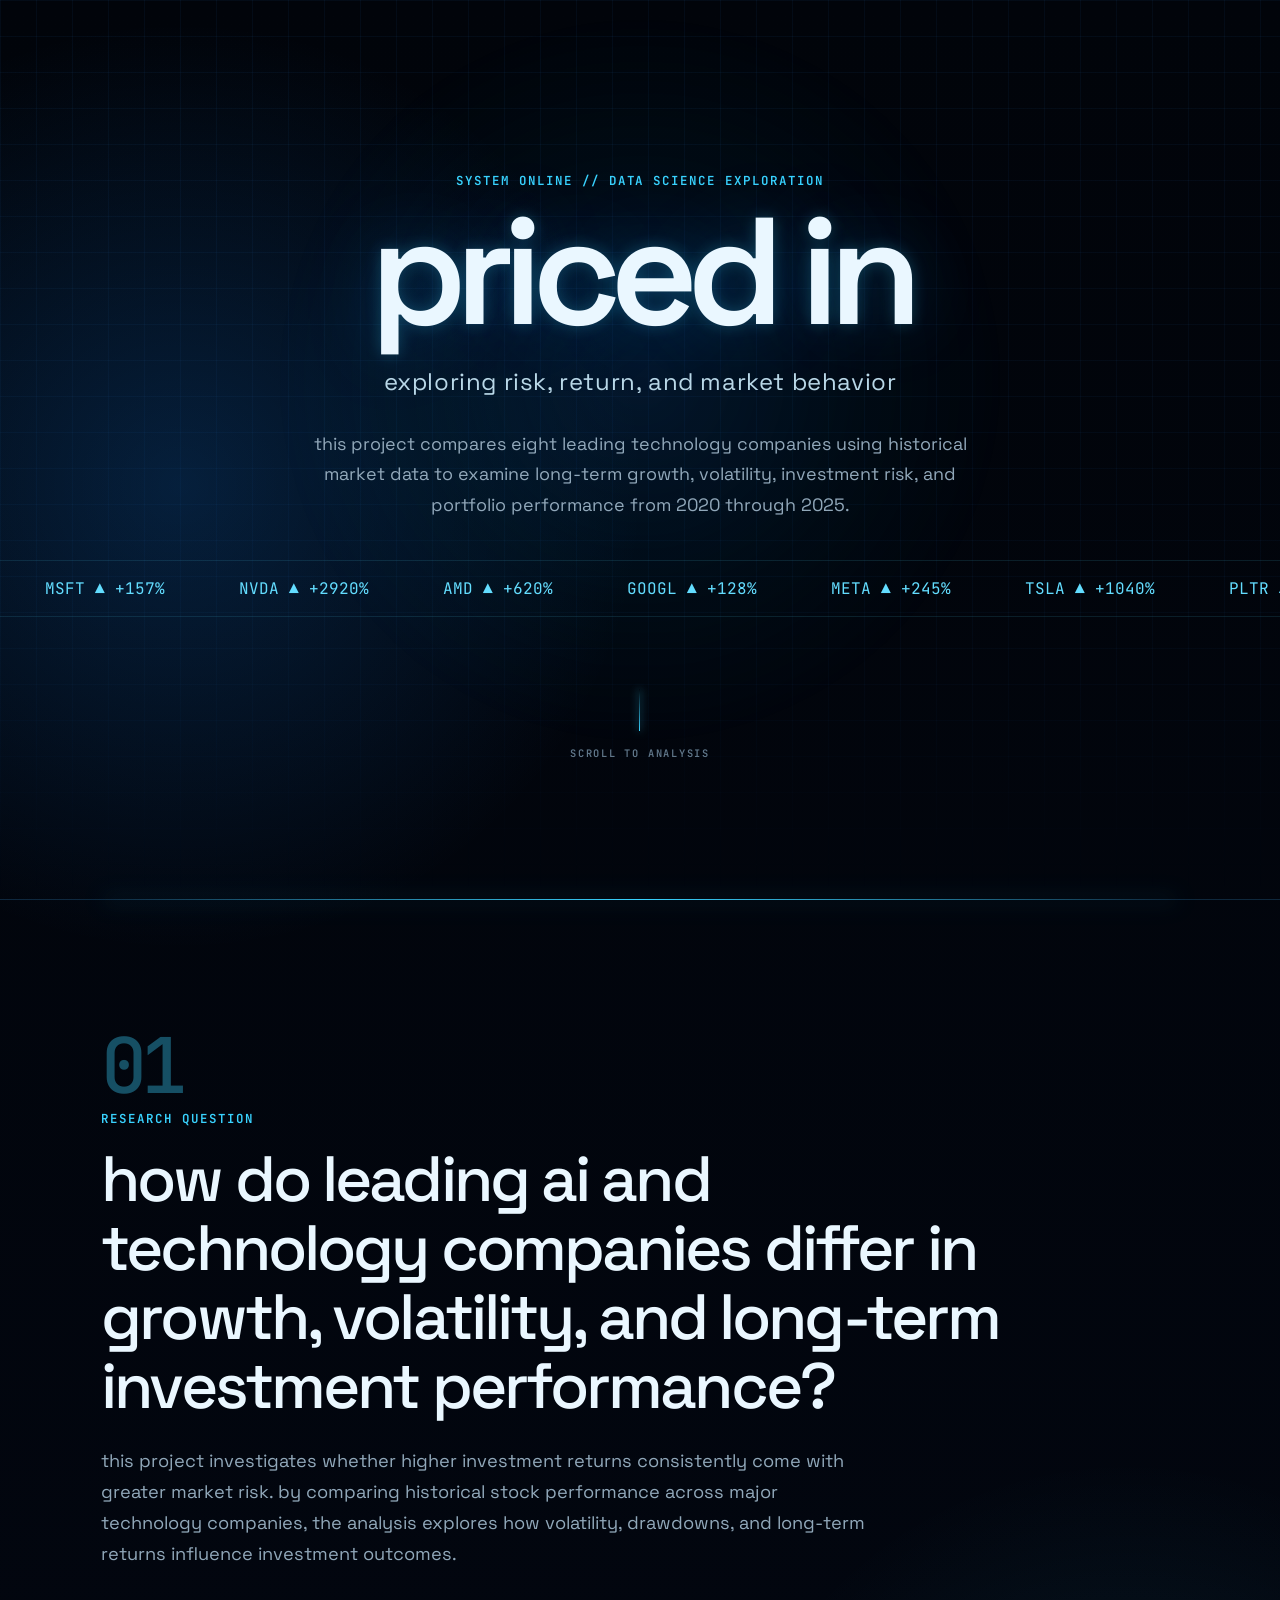
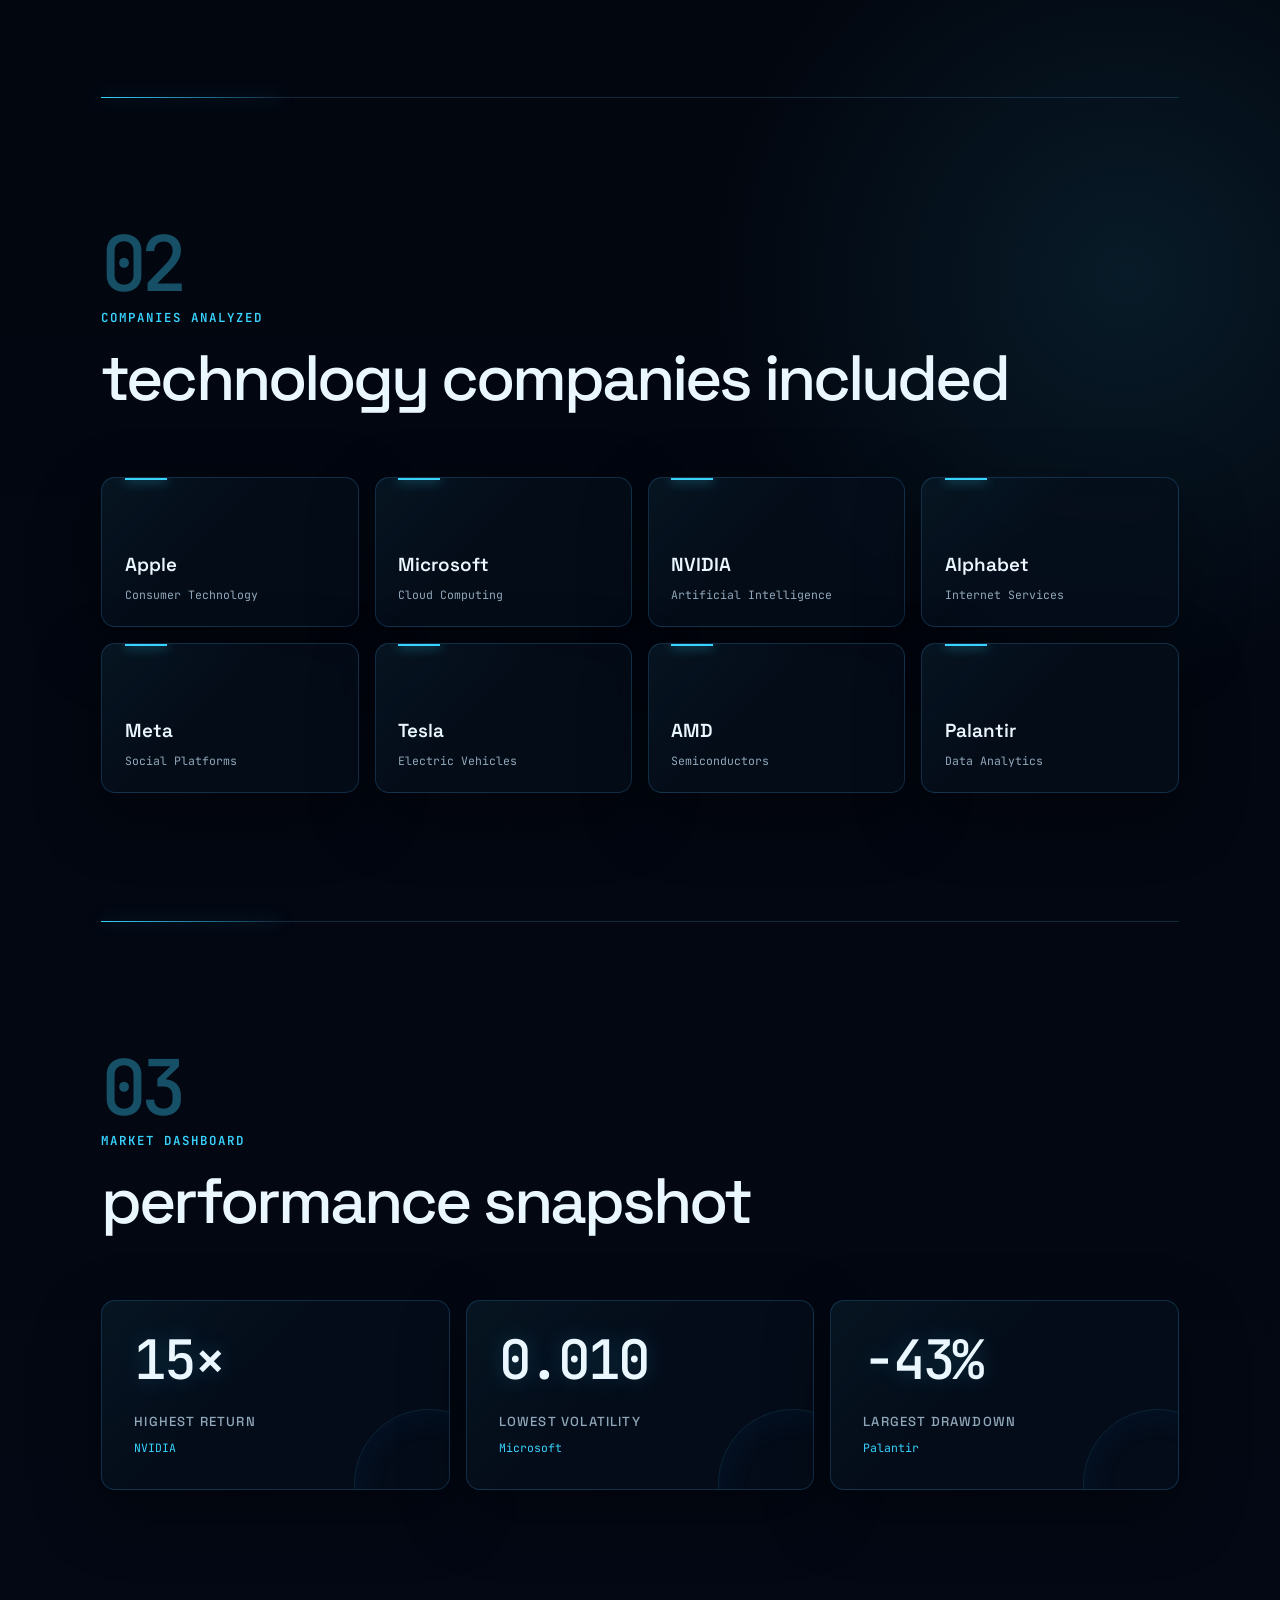
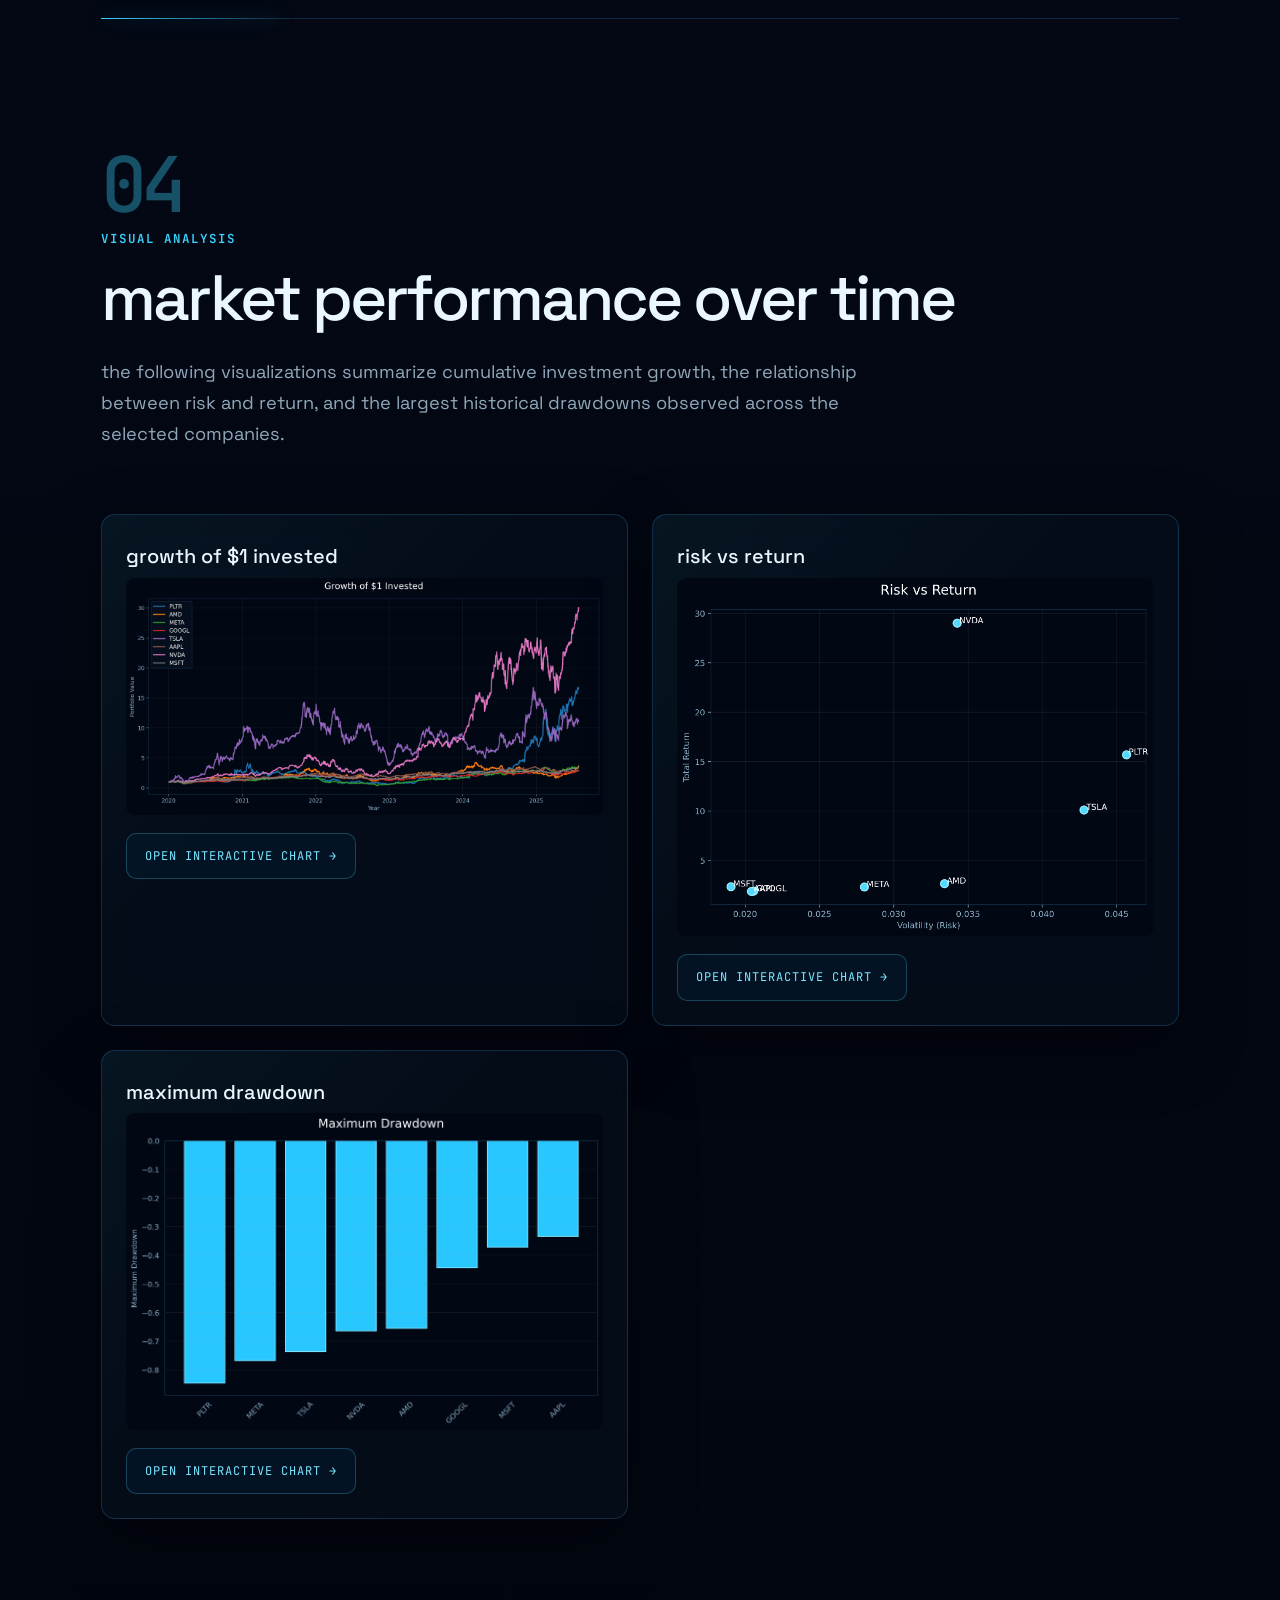
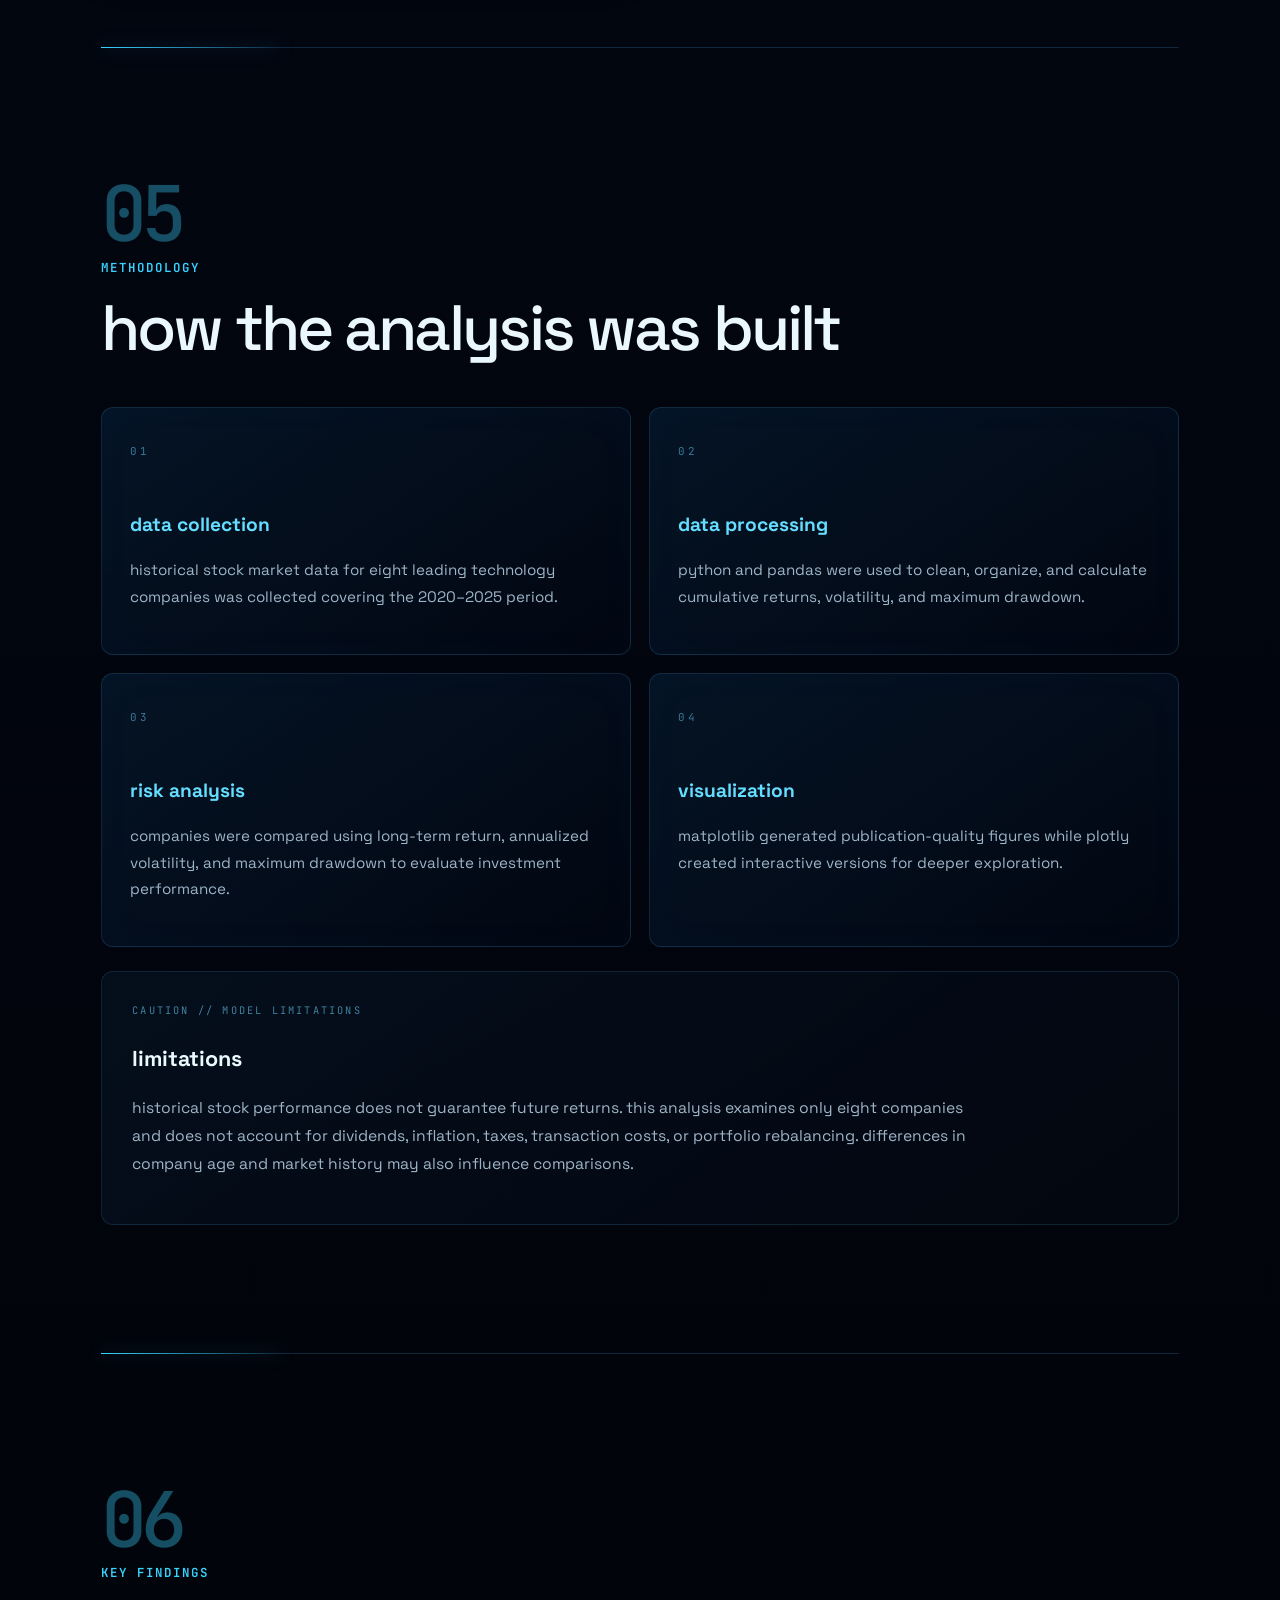
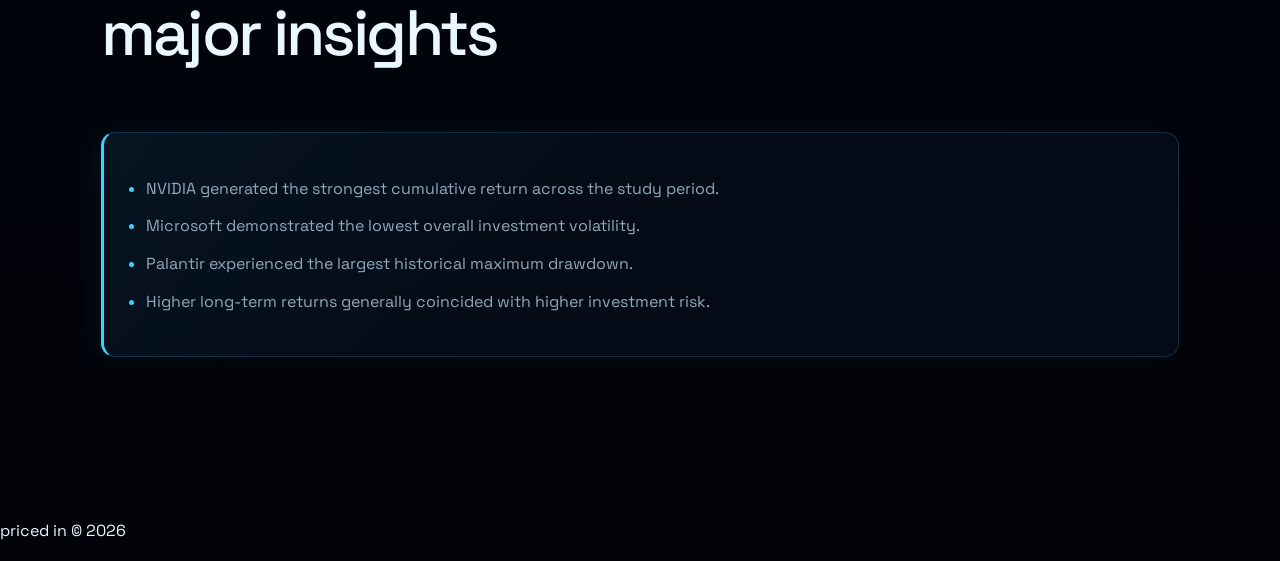
==== commit 1c309ccb: "add methodology section, limitations, interactive charts, and dashboard improvements" ====
--- a/docs/index.html
+++ b/docs/index.html
@@ -36,6 +36,19 @@
 <p class="intro">
 this project compares eight leading technology companies using historical market data to examine long-term growth, volatility, investment risk, and portfolio performance from 2020 through 2025.
 </p>
+
+<div class="market-ticker">
+
+    <span>AAPL ▲ +186%</span>
+    <span>MSFT ▲ +157%</span>
+    <span>NVDA ▲ +2920%</span>
+    <span>AMD ▲ +620%</span>
+    <span>GOOGL ▲ +128%</span>
+    <span>META ▲ +245%</span>
+    <span>TSLA ▲ +1040%</span>
+    <span>PLTR ▲ +1630%</span>
+
+</div>
 
 <div class="scroll-indicator">
 <span></span>
@@ -149,19 +162,19 @@
 <div class="metrics">
 
 <div class="metric">
-<div class="metric-value">29×</div>
+<div class="metric-value" data-target="29" data-suffix="×">0×</div>
 <div class="metric-title">highest return</div>
 <div class="metric-company">NVIDIA</div>
 </div>
 
 <div class="metric">
-<div class="metric-value">0.019</div>
+<div class="metric-value" data-target="0.019" data-decimals="3">0.000</div>
 <div class="metric-title">lowest volatility</div>
 <div class="metric-company">Microsoft</div>
 </div>
 
 <div class="metric">
-<div class="metric-value">−84%</div>
+<div class="metric-value" data-target="-84" data-suffix="%">0%</div>
 <div class="metric-title">largest drawdown</div>
 <div class="metric-company">Palantir</div>
 </div>
@@ -193,18 +206,72 @@
 <div class="chart-grid">
 
 <div class="chart-card">
-<h3>growth of $1 invested</h3>
-<img src="growth_of_1.png" alt="Growth of $1 Invested">
+
+    <h3>growth of $1 invested</h3>
+
+    <a href="growth_interactive.html" target="_blank">
+
+        <img
+            src="growth_of_1.png"
+            alt="Growth of $1 Invested">
+
+    </a>
+
+    <a
+        class="chart-button"
+        href="growth_interactive.html"
+        target="_blank">
+
+        open interactive chart →
+
+    </a>
+
 </div>
 
 <div class="chart-card">
-<h3>risk vs return</h3>
-<img src="risk_vs_return.png" alt="Risk vs Return">
+
+    <h3>risk vs return</h3>
+
+    <a href="risk_interactive.html" target="_blank">
+
+        <img
+            src="risk_vs_return.png"
+            alt="Risk vs Return">
+
+    </a>
+
+    <a
+        class="chart-button"
+        href="risk_interactive.html"
+        target="_blank">
+
+        open interactive chart →
+
+    </a>
+
 </div>
 
 <div class="chart-card">
-<h3>maximum drawdown</h3>
-<img src="maximum_drawdown.png" alt="Maximum Drawdown">
+
+    <h3>maximum drawdown</h3>
+
+    <a href="drawdown_interactive.html" target="_blank">
+
+        <img
+            src="maximum_drawdown.png"
+            alt="Maximum Drawdown">
+
+    </a>
+
+    <a
+        class="chart-button"
+        href="drawdown_interactive.html"
+        target="_blank">
+
+        open interactive chart →
+
+    </a>
+
 </div>
 
 </div>
@@ -220,6 +287,88 @@
 <p class="section-number">05</p>
 
 <p class="section-label">
+methodology
+</p>
+
+<h2>
+how the analysis was built
+</h2>
+
+<div class="method-grid">
+
+<div class="method-card">
+
+<span>01</span>
+
+<h3>data collection</h3>
+
+<p>
+historical stock market data for eight leading technology companies was collected covering the 2020–2025 period.
+</p>
+
+</div>
+
+<div class="method-card">
+
+<span>02</span>
+
+<h3>data processing</h3>
+
+<p>
+python and pandas were used to clean, organize, and calculate cumulative returns, volatility, and maximum drawdown.
+</p>
+
+</div>
+
+<div class="method-card">
+
+<span>03</span>
+
+<h3>risk analysis</h3>
+
+<p>
+companies were compared using long-term return, annualized volatility, and maximum drawdown to evaluate investment performance.
+</p>
+
+</div>
+
+<div class="method-card">
+
+<span>04</span>
+
+<h3>visualization</h3>
+
+<p>
+matplotlib generated publication-quality figures while plotly created interactive versions for deeper exploration.
+</p>
+
+</div>
+
+</div>
+
+<div class="limitations">
+
+<h3>limitations</h3>
+
+<p>
+
+historical stock performance does not guarantee future returns. this analysis examines only eight companies and does not account for dividends, inflation, taxes, transaction costs, or portfolio rebalancing. differences in company age and market history may also influence comparisons.
+
+</p>
+
+</div>
+
+</section>
+
+<!-- ====================== -->
+<!-- 06 -->
+<!-- ====================== -->
+
+<section class="section">
+
+<p class="section-number">06</p>
+
+<p class="section-label">
 key findings
 </p>
 
@@ -229,13 +378,13 @@
 
 <ul class="findings">
 
-<li>NVIDIA generated the strongest cumulative return over the study period.</li>
-
-<li>Microsoft exhibited the lowest overall volatility.</li>
-
-<li>Palantir experienced the largest maximum drawdown.</li>
-
-<li>Higher returns were generally accompanied by greater investment risk.</li>
+<li>NVIDIA generated the strongest cumulative return across the study period.</li>
+
+<li>Microsoft demonstrated the lowest overall investment volatility.</li>
+
+<li>Palantir experienced the largest historical maximum drawdown.</li>
+
+<li>Higher long-term returns generally coincided with higher investment risk.</li>
 
 </ul>
 
@@ -251,6 +400,60 @@
 
 </footer>
 
+<script>
+const metrics = document.querySelectorAll(".metric-value");
+
+const observer = new IntersectionObserver((entries) => {
+
+    entries.forEach(entry => {
+
+        if (!entry.isIntersecting) return;
+
+        const el = entry.target;
+
+        const target = Number(el.dataset.target);
+        const suffix = el.dataset.suffix || "";
+        const decimals = Number(el.dataset.decimals || 0);
+
+        let current = 0;
+        const duration = 1800;
+        const start = performance.now();
+
+        function animate(time){
+
+            const progress = Math.min((time-start)/duration,1);
+
+            current = target * progress;
+
+            el.textContent =
+                current.toFixed(decimals) + suffix;
+
+            if(progress < 1){
+
+                requestAnimationFrame(animate);
+
+            } else {
+
+                el.textContent =
+                    target.toFixed(decimals) + suffix;
+
+            }
+
+        }
+
+        requestAnimationFrame(animate);
+
+        observer.unobserve(el);
+
+    });
+
+},{
+    threshold:0.5
+});
+
+metrics.forEach(metric => observer.observe(metric));
+</script>
+
 </body>
 
 </html>
--- a/docs/style.css
+++ b/docs/style.css
@@ -595,3 +595,283 @@
         --line: rgba(93, 218, 255, 0.5);
     }
 }
+
+.market-ticker{
+
+    margin-top:40px;
+
+    overflow:hidden;
+
+    white-space:nowrap;
+
+    border-top:1px solid rgba(80,220,255,.12);
+    border-bottom:1px solid rgba(80,220,255,.12);
+
+    padding:14px 0;
+
+}
+
+.market-ticker span{
+
+    display:inline-block;
+
+    margin-right:70px;
+
+    color:#63ddff;
+
+    font-family:"JetBrains Mono",monospace;
+
+    animation:ticker 22s linear infinite;
+
+}
+
+@keyframes ticker{
+
+    from{
+        transform:translateX(100vw);
+    }
+
+    to{
+        transform:translateX(-160vw);
+    }
+
+}
+.chart-button{
+
+    margin-top:18px;
+
+    display:inline-flex;
+
+    align-items:center;
+
+    gap:10px;
+
+    padding:12px 18px;
+
+    border-radius:10px;
+
+    text-decoration:none;
+
+    color:#79e5ff;
+
+    font-family:"JetBrains Mono", monospace;
+
+    font-size:.75rem;
+
+    text-transform:uppercase;
+
+    letter-spacing:1px;
+
+    border:1px solid rgba(86,220,255,.25);
+
+    background:rgba(0,150,255,.05);
+
+    transition:.3s;
+
+}
+
+.chart-button:hover{
+
+    transform:translateY(-3px);
+
+    background:rgba(0,170,255,.12);
+
+    border-color:#66e4ff;
+
+    box-shadow:0 0 20px rgba(0,190,255,.2);
+
+}
+
+/* =========================================================
+   methodology
+   ========================================================= */
+
+.method-grid {
+    margin-top: 44px;
+
+    display: grid;
+
+    grid-template-columns:
+        repeat(2, minmax(0, 1fr));
+
+    gap: 18px;
+}
+
+.method-card {
+    position: relative;
+
+    min-height: 210px;
+
+    padding: 28px;
+
+    overflow: hidden;
+
+    border:
+        1px solid rgba(79, 195, 255, 0.16);
+
+    border-radius: 12px;
+
+    background:
+        linear-gradient(
+            145deg,
+            rgba(6, 24, 44, 0.78),
+            rgba(2, 8, 18, 0.86)
+        );
+
+    box-shadow:
+        inset 0 0 45px rgba(0, 140, 255, 0.025);
+
+    transition:
+        transform 0.3s ease,
+        border-color 0.3s ease,
+        box-shadow 0.3s ease;
+}
+
+.method-card::before {
+    content: "";
+
+    position: absolute;
+
+    top: 0;
+    left: 0;
+
+    width: 100%;
+    height: 2px;
+
+    background:
+        linear-gradient(
+            90deg,
+            transparent,
+            #00dfff,
+            transparent
+        );
+
+    transform: translateX(-100%);
+
+    transition: transform 0.6s ease;
+}
+
+.method-card:hover {
+    transform: translateY(-6px);
+
+    border-color:
+        rgba(90, 225, 255, 0.46);
+
+    box-shadow:
+        0 18px 50px rgba(0, 140, 255, 0.08),
+        inset 0 0 60px rgba(0, 174, 255, 0.035);
+}
+
+.method-card:hover::before {
+    transform: translateX(100%);
+}
+
+.method-card span {
+    display: inline-block;
+
+    margin-bottom: 30px;
+
+    font-family:
+        "JetBrains Mono",
+        monospace;
+
+    font-size: 0.68rem;
+
+    letter-spacing: 3px;
+
+    color: #3c7997;
+}
+
+.method-card h3 {
+    margin-bottom: 14px;
+
+    font-size: 1.2rem;
+
+    color: #64ddff;
+
+    text-transform: lowercase;
+}
+
+.method-card p {
+    max-width: 100%;
+
+    font-size: 0.95rem;
+
+    line-height: 1.75;
+
+    color: #9eb5c8;
+}
+
+
+/* limitations panel */
+
+.limitations {
+    margin-top: 24px;
+
+    padding: 30px;
+
+    position: relative;
+
+    border:
+        1px solid rgba(82, 195, 255, 0.14);
+
+    border-radius: 12px;
+
+    background:
+        linear-gradient(
+            145deg,
+            rgba(6, 18, 34, 0.70),
+            rgba(3, 8, 17, 0.88)
+        );
+}
+
+.limitations::before {
+    content: "CAUTION // MODEL LIMITATIONS";
+
+    display: block;
+
+    margin-bottom: 18px;
+
+    font-family:
+        "JetBrains Mono",
+        monospace;
+
+    font-size: 0.65rem;
+
+    letter-spacing: 2.2px;
+
+    color: #3f829f;
+}
+
+.limitations h3 {
+    margin-bottom: 12px;
+
+    font-size: 1.35rem;
+
+    color: #eafaff;
+}
+
+.limitations p {
+    max-width: 850px;
+
+    font-size: 0.98rem;
+
+    line-height: 1.8;
+
+    color: #9fb5c7;
+}
+
+
+/* methodology responsive */
+
+@media (max-width: 800px) {
+
+    .method-grid {
+        grid-template-columns: 1fr;
+    }
+
+    .method-card {
+        min-height: auto;
+    }
+
+}
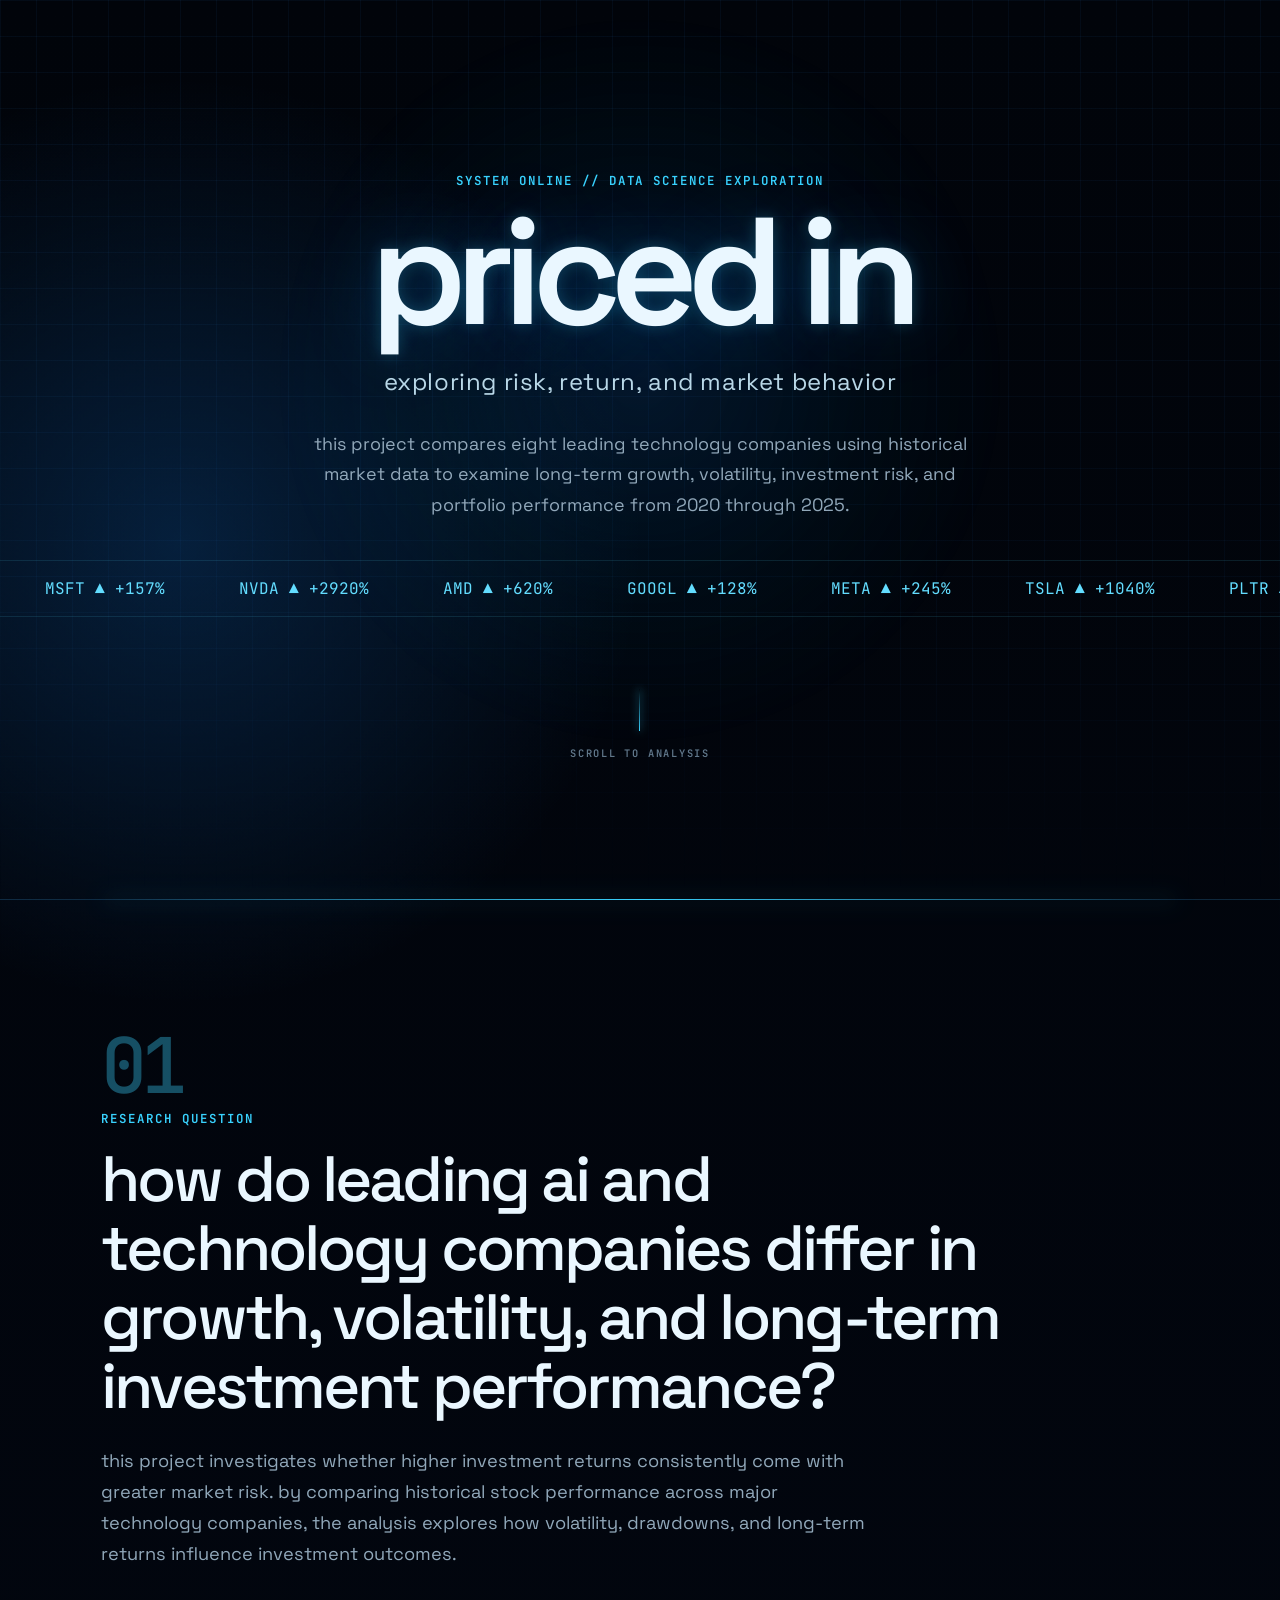
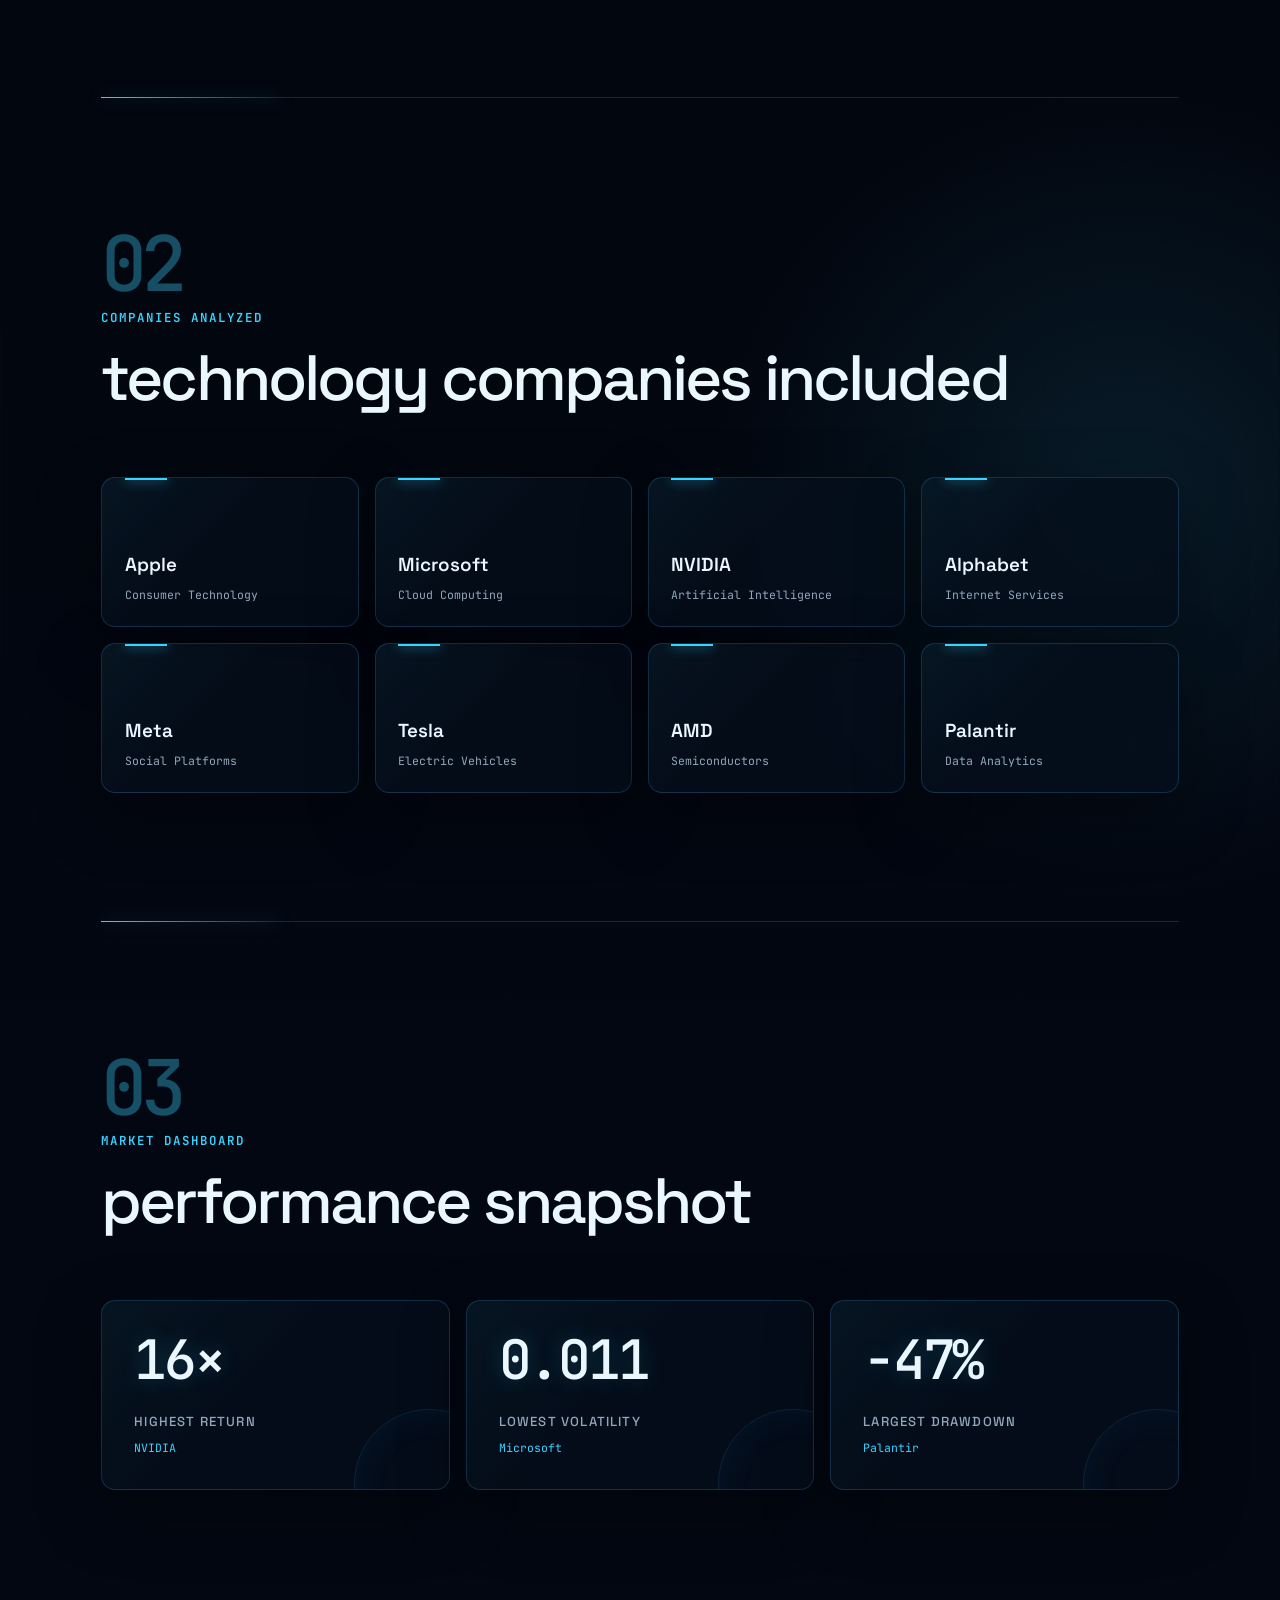
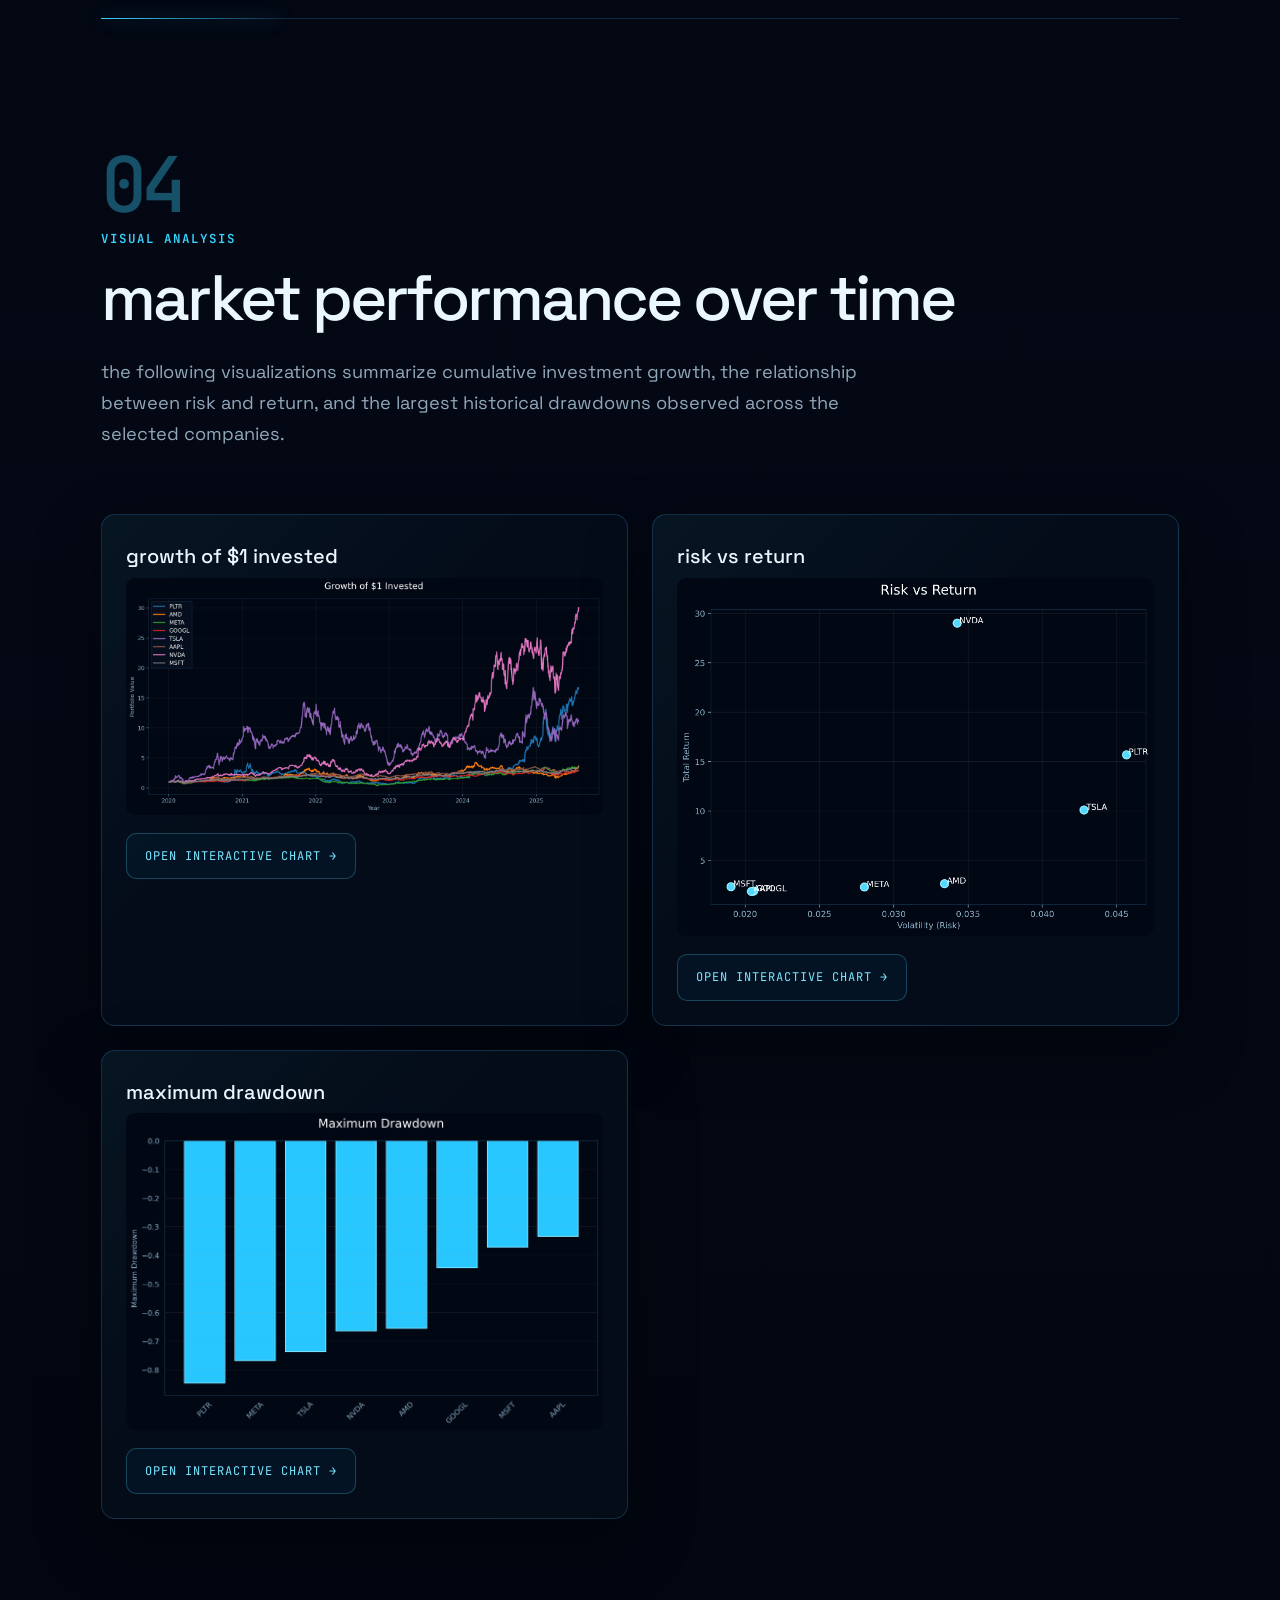
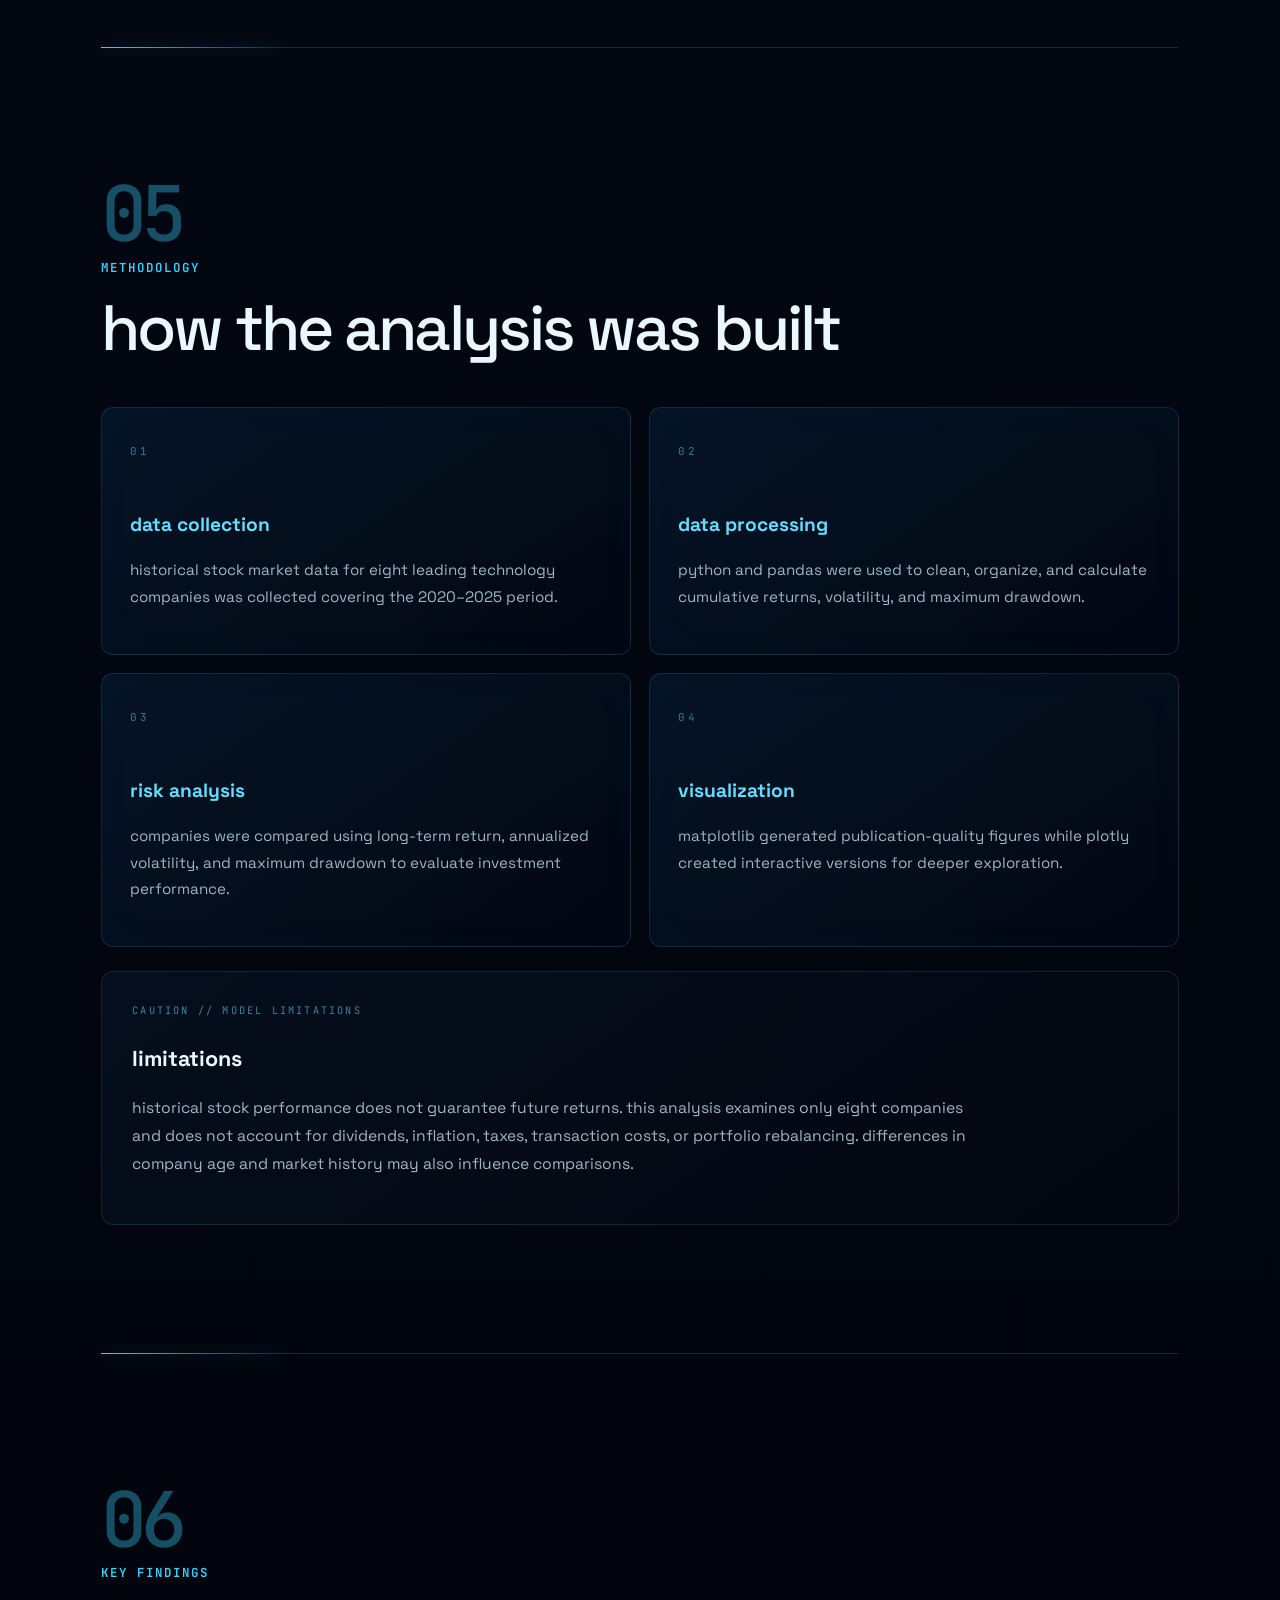
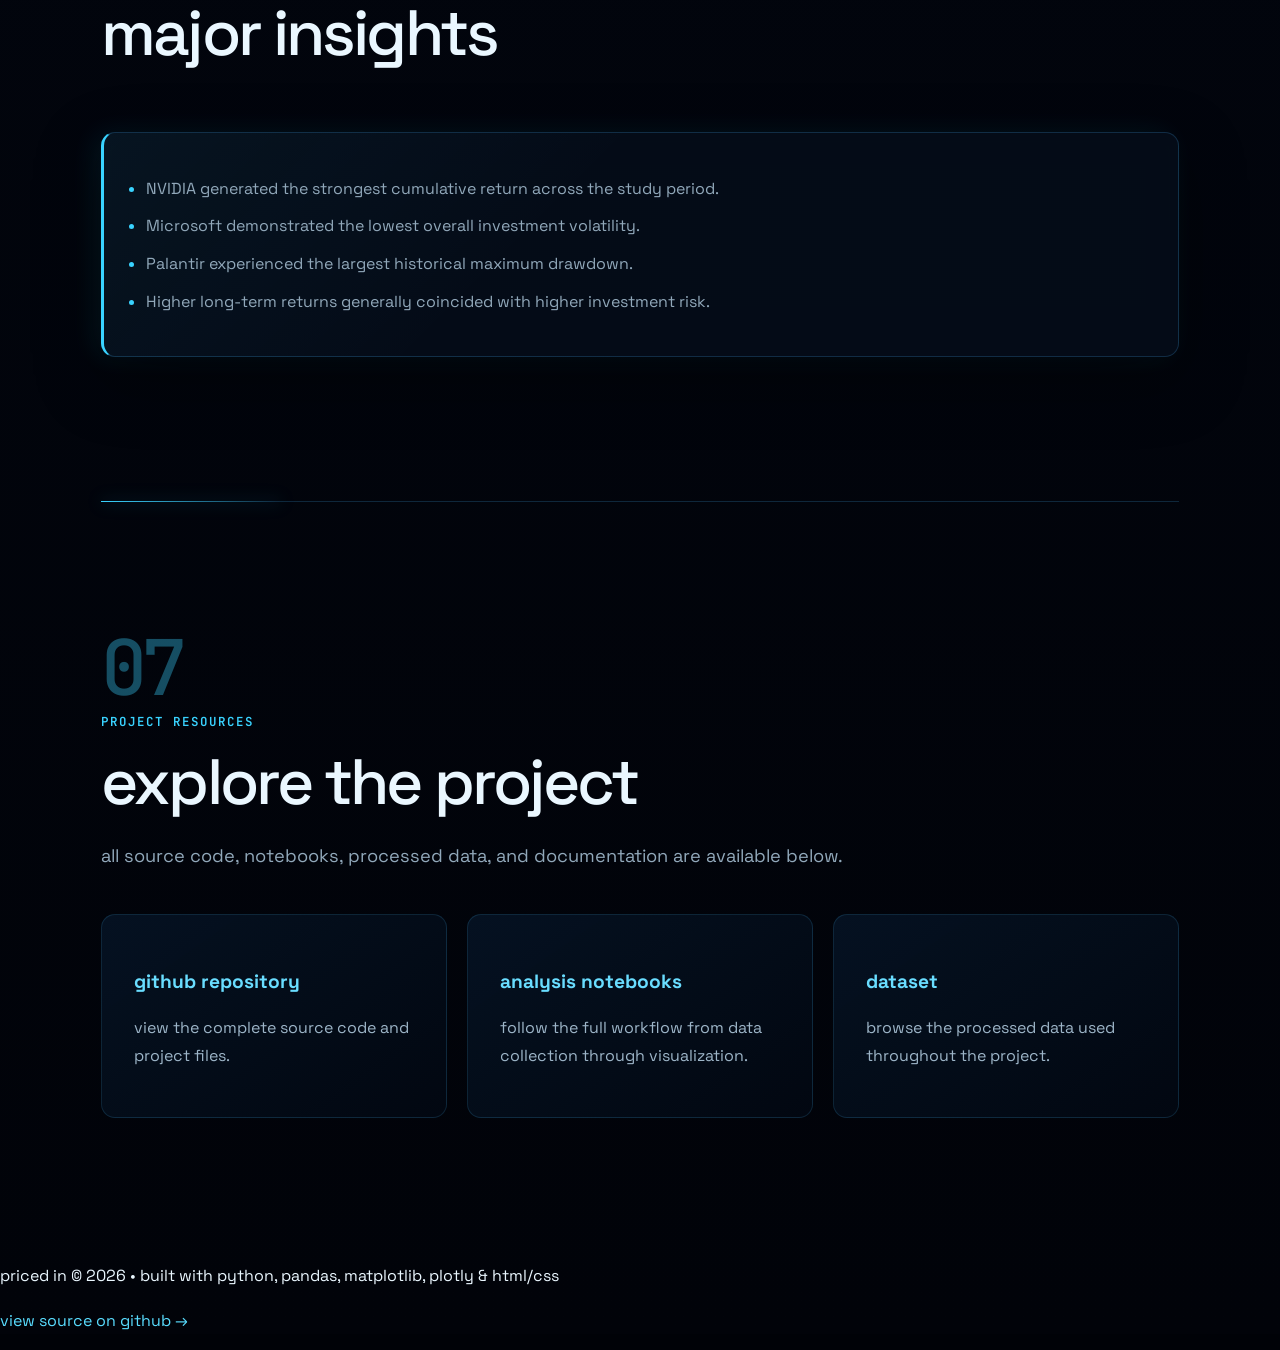
==== commit 6f70975c: "complete interactive financial market dashboard" ====
--- a/docs/index.html
+++ b/docs/index.html
@@ -390,12 +390,84 @@
 
 </section>
 
+<section class="section">
+
+<p class="section-number">07</p>
+
+<p class="section-label">
+project resources
+</p>
+
+<h2>
+explore the project
+</h2>
+
+<p>
+all source code, notebooks, processed data, and documentation are available below.
+</p>
+
+<div class="resource-grid">
+
+<a class="resource-card"
+href="https://github.com/seryuiroke/priced-in"
+target="_blank">
+
+<h3>github repository</h3>
+
+<p>
+view the complete source code and project files.
+</p>
+
+</a>
+
+<a class="resource-card"
+href="https://github.com/seryuiroke/priced-in/tree/main/notebooks"
+target="_blank">
+
+<h3>analysis notebooks</h3>
+
+<p>
+follow the full workflow from data collection through visualization.
+</p>
+
+</a>
+
+<a class="resource-card"
+href="https://github.com/seryuiroke/priced-in/tree/main/data"
+target="_blank">
+
+<h3>dataset</h3>
+
+<p>
+browse the processed data used throughout the project.
+</p>
+
+</a>
+
+</div>
+
+</section>
+
 </main>
 
 <footer>
 
 <p>
-priced in © 2026
+
+priced in © 2026 • built with python, pandas, matplotlib, plotly & html/css
+
+</p>
+
+<p style="margin-top:18px;">
+
+<a
+href="https://github.com/seryuiroke/priced-in"
+target="_blank">
+
+view source on github →
+
+</a>
+
 </p>
 
 </footer>
--- a/docs/style.css
+++ b/docs/style.css
@@ -874,4 +874,104 @@
         min-height: auto;
     }
 
+}
+
+/* =========================================================
+   project resources
+   ========================================================= */
+
+.resource-grid{
+
+    margin-top:42px;
+
+    display:grid;
+
+    grid-template-columns:repeat(3,1fr);
+
+    gap:20px;
+
+}
+
+.resource-card{
+
+    padding:32px;
+
+    display:block;
+
+    text-decoration:none;
+
+    border:1px solid rgba(74,196,255,.15);
+
+    border-radius:14px;
+
+    background:
+        linear-gradient(
+            145deg,
+            rgba(6,22,40,.78),
+            rgba(2,8,18,.88)
+        );
+
+    transition:
+        .3s ease;
+
+}
+
+.resource-card:hover{
+
+    transform:translateY(-8px);
+
+    border-color:#4ddcff;
+
+    box-shadow:
+        0 20px 45px rgba(0,170,255,.08);
+
+}
+
+.resource-card h3{
+
+    margin-bottom:14px;
+
+    color:#69ddff;
+
+    font-size:1.2rem;
+
+    text-transform:lowercase;
+
+}
+
+.resource-card p{
+
+    color:#9db5c8;
+
+    line-height:1.7;
+
+}
+
+@media(max-width:900px){
+
+.resource-grid{
+
+grid-template-columns:1fr;
+
+}
+
+}
+
+footer a{
+
+    color:#59ddff;
+
+    text-decoration:none;
+
+    transition:.3s;
+
+}
+
+footer a:hover{
+
+    color:white;
+
+    text-shadow:
+        0 0 12px rgba(89,221,255,.5);
+
 }
